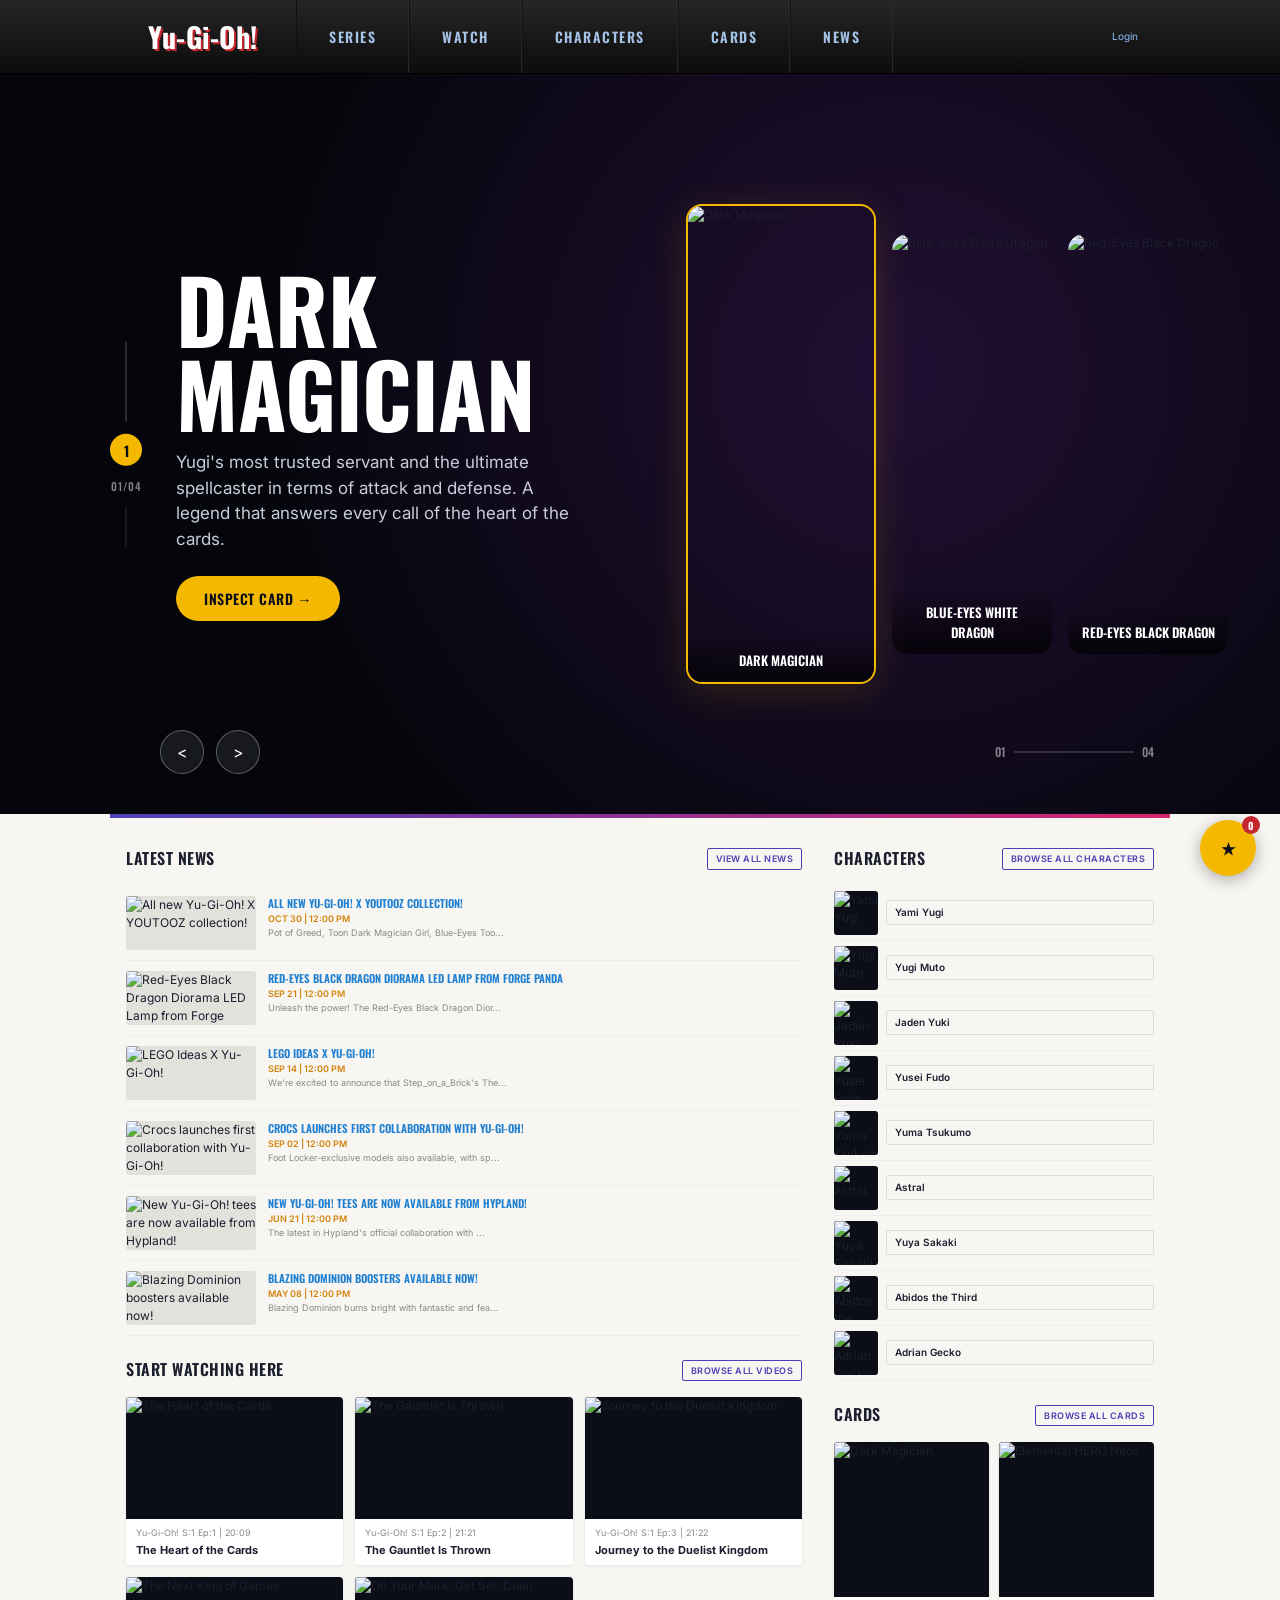
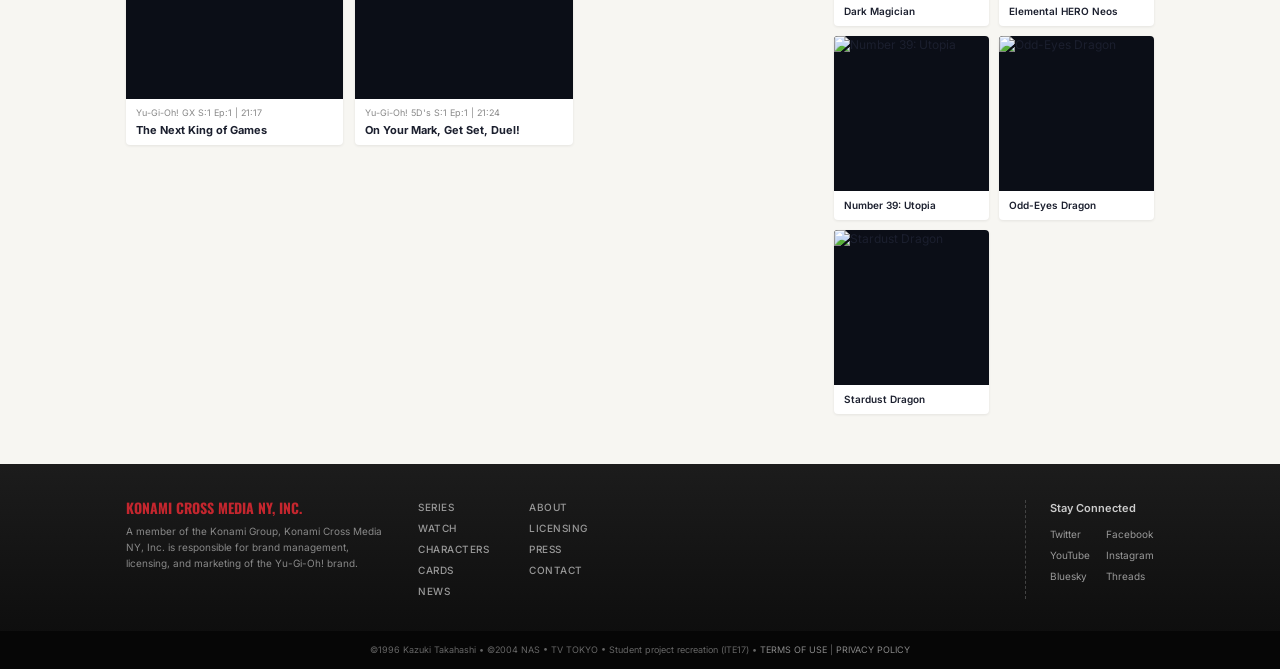
==== index.html @ 691a683e "Add files via upload" ====
<!doctype html>
<html lang="en">
  <!--
  =============================================================================
  WHERE TO PUT IMAGES FOR THE HOMEPAGE:
  1. Logo: assets/images/logo/yugioh-logo.png
  2. Hero Background Art: assets/images/hero/hero-01.jpg ... hero-04.jpg (1920x1080)
  3. Hero Preview Cards: assets/images/cards/dark-magician.jpg, etc.
  4. News Row Thumbnails: assets/images/news/
  5. Episode Thumbnails: assets/images/episodes/
  6. Character Thumbnails: assets/images/characters/
  Check README.md or the WHERE_TO_PUT_IMAGES.txt files in each folder!
  =============================================================================
-->
  <head>
    <meta charset="UTF-8" />
    <meta name="viewport" content="width=device-width, initial-scale=1.0" />
    <title>Yu-Gi-Oh! Official Site Recreation</title>
    <link
      rel="icon"
      type="image/png"
      href="assets/images/logo/favicon.png"
      onerror="this.href = 'assets/images/ui/placeholder.svg'"
    />
    <!-- Bootstrap 5.3.x CDN -->
    <link
      rel="stylesheet"
      href="https://cdn.jsdelivr.net/npm/bootstrap@5.3.3/dist/css/bootstrap.min.css"
    />
    <!-- Custom Styling -->
    <link rel="stylesheet" href="css/style.css" />
  </head>
  <body>
    <!-- ===== 1. NAVIGATION BAR ===== -->
    <header class="ygo-nav">
      <div class="ygo-nav-container">
        <a href="index.html" class="ygo-logo" aria-label="Yu-Gi-Oh! Home">
          <img
            src="assets/images/logo/yugioh-logo.png"
            alt="Yu-Gi-Oh!"
            class="ygo-logo-img"
            onerror="
              this.style.display = 'none';
              this.nextElementSibling.style.display = 'block';
            "
          />
          <span class="ygo-logo-text" style="display: none">Yu-Gi-Oh!</span>
        </a>

        <ul class="ygo-nav-links">
          <li class="ygo-nav-item">
            <a href="series.html" class="ygo-nav-link">SERIES</a>
          </li>
          <li class="ygo-nav-item">
            <a href="watch.html" class="ygo-nav-link">WATCH</a>
          </li>
          <li class="ygo-nav-item">
            <a href="characters.html" class="ygo-nav-link">CHARACTERS</a>
          </li>
          <li class="ygo-nav-item">
            <a href="cards.html" class="ygo-nav-link">CARDS</a>
          </li>
          <li class="ygo-nav-item">
            <a href="news.html" class="ygo-nav-link">NEWS</a>
          </li>
        </ul>

        <div class="ygo-login-link">
          <a href="#" data-bs-toggle="modal" data-bs-target="#loginModal"
            >Login</a
          >
        </div>

        <button
          type="button"
          class="ygo-nav-toggler"
          data-bs-toggle="offcanvas"
          data-bs-target="#mobileMenu"
          aria-controls="mobileMenu"
          aria-label="Toggle navigation"
        >
          &#9776;
        </button>
      </div>
    </header>

    <!-- ===== 2. HERO CAROUSEL (Split-Screen Custom Upgrade) ===== -->
    <section class="home-hero" aria-label="Featured Cards Carousel">
      <div class="home-hero-inner">
        <!-- Left Vertical Progress Rail -->
        <div class="hero-rail" aria-hidden="true">
          <div class="hero-rail-badge">
            <span class="hero-rail-badge-num roll-in">1</span>
          </div>
          <div class="hero-rail-counter">01/04</div>
        </div>

        <!-- Left Content Column -->
        <div class="hero-text-col">
          <h1 class="hero-title show">Dark Magician</h1>
          <p class="hero-summary show">
            Yugi's most trusted servant and the ultimate spellcaster in terms of
            attack and defense. A legend that answers every call of the heart of
            the cards.
          </p>
          <a href="cards.html#card=dark-magician" class="hero-inspect-btn show">
            Inspect Card &rarr;
          </a>
        </div>

        <!-- Right 3-Card Preview Strip -->
        <div class="hero-preview-strip" aria-label="Preview cards">
          <!-- Active Card (larger with gold border) -->
          <div
            class="hero-preview-card hero-preview-active"
            data-slide-target="0"
          >
            <img
              src="assets/images/cards/dark-magician.jpg"
              alt="Dark Magician"
              width="190"
              height="480"
              onerror="
                this.onerror = null;
                this.src = 'assets/images/ui/placeholder.svg';
                this.classList.add('is-placeholder');
              "
            />
            <div class="preview-label">Dark Magician</div>
          </div>
          <!-- Card 2 -->
          <div class="hero-preview-card" data-slide-target="1">
            <img
              src="assets/images/cards/blue-eyes-white-dragon.jpg"
              alt="Blue-Eyes White Dragon"
              width="160"
              height="420"
              onerror="
                this.onerror = null;
                this.src = 'assets/images/ui/placeholder.svg';
                this.classList.add('is-placeholder');
              "
            />
            <div class="preview-label">Blue-Eyes White Dragon</div>
          </div>
          <!-- Card 3 -->
          <div class="hero-preview-card" data-slide-target="2">
            <img
              src="assets/images/cards/red-eyes-black-dragon.jpg"
              alt="Red-Eyes Black Dragon"
              width="160"
              height="420"
              onerror="
                this.onerror = null;
                this.src = 'assets/images/ui/placeholder.svg';
                this.classList.add('is-placeholder');
              "
            />
            <div class="preview-label">Red-Eyes Black Dragon</div>
          </div>
        </div>

        <!-- Bottom Controls -->
        <div class="hero-bottom-controls">
          <div class="hero-arrows">
            <button
              type="button"
              class="frosted-btn hero-prev-btn"
              aria-label="Previous slide"
            >
              &lt;
            </button>
            <button
              type="button"
              class="frosted-btn hero-next-btn"
              aria-label="Next slide"
            >
              &gt;
            </button>
          </div>

          <div class="hero-progress-bar">
            <span>01</span>
            <div class="hero-progress-track">
              <div class="hero-progress-fill animate"></div>
            </div>
            <span>04</span>
          </div>
        </div>
      </div>
    </section>

    <!-- ===== 3. GRADIENT RULE ===== -->
    <div class="gradient-rule" role="separator"></div>

    <!-- ===== 4. MAIN CONTENT AREA (Original Layout) ===== -->
    <main class="content-area">
      <div class="content-area-inner">
        <div class="home-content">
          <!-- Left Column (566px) -->
          <div class="home-left">
            <!-- Latest News -->
            <div class="section-header">
              <h2 class="section-header-title">Latest News</h2>
              <a href="news.html" class="section-header-btn">VIEW ALL NEWS</a>
            </div>
            <div class="home-news-list mb-4" id="homeNewsList">
              <!-- Rendered by JS from data.js -->
            </div>

            <!-- Start Watching Here -->
            <div class="section-header mt-4">
              <h2 class="section-header-title">Start Watching Here</h2>
              <a href="watch.html" class="section-header-btn"
                >BROWSE ALL VIDEOS</a
              >
            </div>
            <div class="home-episodes-grid" id="homeEpisodesGrid">
              <!-- Rendered by JS from data.js -->
            </div>
          </div>

          <!-- Right Column (270px) -->
          <div class="home-right">
            <!-- Characters -->
            <div class="section-header">
              <h2 class="section-header-title">Characters</h2>
              <a href="characters.html" class="section-header-btn"
                >BROWSE ALL CHARACTERS</a
              >
            </div>
            <div class="home-chars-list mb-4" id="homeCharsList">
              <!-- Rendered by JS from data.js -->
            </div>

            <!-- Cards -->
            <div class="section-header mt-4">
              <h2 class="section-header-title">Cards</h2>
              <a href="cards.html" class="section-header-btn"
                >BROWSE ALL CARDS</a
              >
            </div>
            <div class="home-cards-grid" id="homeCardsGrid">
              <!-- Rendered by JS from data.js -->
            </div>
          </div>
        </div>
      </div>
    </main>

    <!-- ===== 5. FOOTER ===== -->
    <footer class="ygo-footer">
      <div class="ygo-footer-inner">
        <div class="ygo-footer-brand">
          <h3 class="ygo-footer-brand-title">KONAMI CROSS MEDIA NY, INC.</h3>
          <p class="ygo-footer-brand-desc">
            A member of the Konami Group, Konami Cross Media NY, Inc. is
            responsible for brand management, licensing, and marketing of the
            Yu-Gi-Oh! brand.
          </p>
        </div>

        <div class="ygo-footer-links">
          <div class="ygo-footer-col">
            <a href="series.html" class="ygo-footer-link">SERIES</a>
            <a href="watch.html" class="ygo-footer-link">WATCH</a>
            <a href="characters.html" class="ygo-footer-link">CHARACTERS</a>
            <a href="cards.html" class="ygo-footer-link">CARDS</a>
            <a href="news.html" class="ygo-footer-link">NEWS</a>
          </div>
          <div class="ygo-footer-col">
            <a href="#" class="ygo-footer-link">ABOUT</a>
            <a href="#" class="ygo-footer-link">LICENSING</a>
            <a href="#" class="ygo-footer-link">PRESS</a>
            <a href="#" class="ygo-footer-link">CONTACT</a>
          </div>
        </div>

        <div class="ygo-footer-social">
          <div class="ygo-footer-social-title">Stay Connected</div>
          <div class="ygo-footer-social-grid">
            <a href="#" class="ygo-footer-social-link">Twitter</a>
            <a href="#" class="ygo-footer-social-link">Facebook</a>
            <a href="#" class="ygo-footer-social-link">YouTube</a>
            <a href="#" class="ygo-footer-social-link">Instagram</a>
            <a href="#" class="ygo-footer-social-link">Bluesky</a>
            <a href="#" class="ygo-footer-social-link">Threads</a>
          </div>
        </div>
      </div>

      <div class="ygo-footer-bottom">
        <div class="ygo-footer-bottom-inner text-center">
          <div>
            &copy;1996 Kazuki Takahashi &bull; &copy;2004 NAS &bull; TV TOKYO
            &bull; Student project recreation (ITE17) &bull;
            <a href="#">TERMS OF USE</a> | <a href="#">PRIVACY POLICY</a>
          </div>
        </div>
      </div>
    </footer>

    <!-- ===== 6. FLOATING MY DECK BADGE BUTTON ===== -->
    <button type="button" class="deck-badge" aria-label="Open My Deck drawer">
      <span>&#9733;</span>
      <span class="deck-badge-count">0</span>
    </button>

    <!-- ===== 7. OFFCANVAS DRAWERS & MODALS ===== -->
    <!-- Mobile Navigation Offcanvas -->
    <div
      class="offcanvas offcanvas-end mobile-menu"
      tabindex="-1"
      id="mobileMenu"
      aria-labelledby="mobileMenuLabel"
    >
      <div class="offcanvas-header">
        <h5 class="offcanvas-title" id="mobileMenuLabel">Navigation</h5>
        <button
          type="button"
          class="btn-close btn-close-white"
          data-bs-dismiss="offcanvas"
          aria-label="Close"
        ></button>
      </div>
      <div class="offcanvas-body">
        <a href="series.html" class="mobile-menu-link">SERIES</a>
        <a href="watch.html" class="mobile-menu-link">WATCH</a>
        <a href="characters.html" class="mobile-menu-link">CHARACTERS</a>
        <a href="cards.html" class="mobile-menu-link">CARDS</a>
        <a href="news.html" class="mobile-menu-link">NEWS</a>
      </div>
    </div>

    <!-- My Deck Offcanvas -->
    <div
      class="offcanvas offcanvas-end deck-offcanvas"
      tabindex="-1"
      id="deckOffcanvas"
      aria-labelledby="deckOffcanvasLabel"
    >
      <div class="offcanvas-header">
        <h5 class="offcanvas-title" id="deckOffcanvasLabel">
          My Deck (<span class="deck-badge-count">0</span>)
        </h5>
        <button
          type="button"
          class="btn-close btn-close-white"
          data-bs-dismiss="offcanvas"
          aria-label="Close"
        ></button>
      </div>
      <div class="offcanvas-body">
        <ul class="deck-list" id="deckList">
          <!-- Rendered by JS -->
        </ul>
        <button type="button" class="deck-clear-btn" id="clearDeckBtn">
          Clear Deck
        </button>
      </div>
    </div>

    <!-- Login Modal -->
    <div
      class="modal fade login-modal"
      id="loginModal"
      tabindex="-1"
      aria-labelledby="loginModalLabel"
      aria-hidden="true"
    >
      <div class="modal-dialog modal-dialog-centered">
        <div class="modal-content">
          <div class="modal-header">
            <h5 class="modal-title" id="loginModalLabel">Duelist Login</h5>
            <button
              type="button"
              class="btn-close"
              data-bs-dismiss="modal"
              aria-label="Close"
            ></button>
          </div>
          <div class="modal-body">
            <form id="loginForm">
              <div class="login-form-group">
                <label for="loginUsername">Duelist Name</label>
                <input
                  type="text"
                  id="loginUsername"
                  placeholder="Enter your name"
                  required
                />
              </div>
              <div class="login-form-group">
                <label for="loginPass">Password</label>
                <input
                  type="password"
                  id="loginPass"
                  placeholder="••••••••"
                  required
                />
              </div>
              <button type="submit" class="login-submit-btn">
                Enter Duel World
              </button>
            </form>
          </div>
        </div>
      </div>
    </div>

    <!-- Episode Player Modal -->
    <div
      class="modal fade episode-modal"
      id="episodePlayerModal"
      tabindex="-1"
      aria-labelledby="episodePlayerLabel"
      aria-hidden="true"
    >
      <div class="modal-dialog modal-dialog-centered modal-lg">
        <div class="modal-content">
          <div class="modal-header">
            <h5 class="modal-title" id="episodePlayerLabel">Episode Player</h5>
            <button
              type="button"
              class="btn-close"
              data-bs-dismiss="modal"
              aria-label="Close"
            ></button>
          </div>
          <div class="modal-body">
            <div class="episode-player-area">
              <img
                src="assets/images/ui/placeholder.svg"
                alt="Episode Preview"
                class="episode-player-poster"
              />
              <button
                type="button"
                class="episode-player-play-btn"
                aria-label="Play Episode"
              >
                &#9658;
              </button>
            </div>
            <div class="episode-modal-info">
              <!-- Rendered by JS -->
            </div>
          </div>
        </div>
      </div>
    </div>

    <!-- Toast Container -->
    <div
      id="toastContainer"
      class="toast-container position-fixed bottom-0 end-0 p-3"
    ></div>

    <!-- Bootstrap 5 Bundle JS (CDN) -->
    <script src="https://cdn.jsdelivr.net/npm/bootstrap@5.3.3/dist/js/bootstrap.bundle.min.js"></script>
    <!-- Data & Script -->
    <script src="js/data.js"></script>
    <script src="js/script.js"></script>
  </body>
</html>
---- css/style.css ----
/* =========================================================================
 * style.css — Yu-Gi-Oh! Website Recreation
 * ITE17 – Web Application Development 1 | Final Project
 * =========================================================================
 * Table of Contents:
 *  0. Imports & Custom Properties
 *  1. Reset & Base
 *  2. Typography
 *  3. Navigation Bar
 *  4. Home Hero Carousel
 *  5. Item Hero (Cards & Characters)
 *  6. Portrait Card (Signature component)
 *  7. Gradient Rule
 *  8. Section Headers
 *  9. Gray Band & Content Area
 * 10. White Tiles (Original-style)
 * 11. Filter Bar
 * 12. Pagination
 * 13. Home Content Layout
 * 14. Series Page
 * 15. Watch Page
 * 16. News Page
 * 17. Detail Panels (Cards & Characters)
 * 18. Footer
 * 19. Modals & Offcanvas
 * 20. My Deck Badge & Toast
 * 21. Frosted / Glassmorphism Buttons
 * 22. Animations & Keyframes
 * 23. Page Transitions
 * 24. Responsive Breakpoints
 * 25. Reduced Motion
 * ========================================================================= */

/* ===== 0. IMPORTS & CUSTOM PROPERTIES ===== */
@import url('https://fonts.googleapis.com/css2?family=Inter:wght@400;500;700&family=Oswald:wght@500;600;700&display=swap');

:root {
  /* -- Colors -- */
  --ink: #0b0e17;
  --hero-dark: #04060b;
  --nav-top: #262626;
  --nav-bottom: #0c0c0c;
  --nav-link: #8fc1ff;
  --gold: #f5b800;
  --gold-deep: #8a6200;
  --paper: #f7f6f2;
  --band: #e3e1dc;
  --card-bg: #ffffff;
  --navy: #1b1f2e;
  --link-blue: #1f7fd0;
  --rule-from: #4a3fb5;
  --rule-to: #d6246e;
  --konami-red: #c4262e;
  --promo-pink: #f0409b;

  /* -- Animation -- */
  --ease-out: cubic-bezier(.2, .8, .2, 1);
  --t-fast: 150ms;
  --t-base: 250ms;
  --t-slow: 700ms;

  /* -- Layout & Screen Ratio (Adjust manually or via Screen Fit bar) -- */
  --container-w: 1200px;
  --nav-h: 74px;
}

@media (min-width: 1600px) {
  :root {
    --container-w: 1320px;
  }
}

@media (max-width: 1280px) and (min-width: 993px) {
  :root {
    --container-w: 1060px;
  }
}

@media (max-width: 992px) {
  :root {
    --container-w: 100%;
  }
}

/* ===== 1. RESET & BASE ===== */
*,
*::before,
*::after {
  box-sizing: border-box;
}

html {
  scroll-behavior: smooth;
  overflow-x: hidden;
  width: 100%;
  max-width: 100%;
}

body {
  zoom: 100%;
  margin: 0;
  padding: 0;
  font-family: 'Inter', 'Segoe UI', system-ui, -apple-system, sans-serif;
  font-size: 12px;
  line-height: 1.5;
  color: var(--navy);
  background: var(--paper);
  -webkit-font-smoothing: antialiased;
  -moz-osx-font-smoothing: grayscale;
  overflow-x: hidden;
  width: 100%;
  max-width: 100%;
  position: relative;
}

img {
  max-width: 100%;
  height: auto;
  display: block;
}

a {
  color: var(--link-blue);
  text-decoration: none;
  transition: color var(--t-fast) ease;
}

a:hover {
  color: var(--gold-deep);
}

button {
  cursor: pointer;
  border: none;
  background: none;
  font-family: inherit;
  padding: 0;
}

/* Utility: visually hidden */
.visually-hidden {
  position: absolute !important;
  width: 1px !important;
  height: 1px !important;
  padding: 0 !important;
  margin: -1px !important;
  overflow: hidden !important;
  clip: rect(0, 0, 0, 0) !important;
  white-space: nowrap !important;
  border: 0 !important;
}

/* Focus visible */
*:focus-visible {
  outline: 2px solid var(--gold);
  outline-offset: 3px;
}

/* ===== 2. TYPOGRAPHY ===== */
.font-oswald {
  font-family: 'Oswald', 'Arial Narrow', sans-serif;
}

h1, h2, h3, h4, h5, h6,
.heading {
  font-family: 'Oswald', 'Arial Narrow', sans-serif;
  font-weight: 700;
  text-transform: uppercase;
  line-height: 1.1;
  margin: 0;
}

/* ===== 3. NAVIGATION BAR ===== */
.ygo-nav {
  width: 100%;
  height: var(--nav-h);
  background: linear-gradient(to bottom, var(--nav-top), var(--nav-bottom));
  border-bottom: 1px solid #000;
  position: relative;
  z-index: 1030;
}

.ygo-nav .navbar {
  height: 100%;
  padding: 0;
}

.ygo-nav-container {
  max-width: var(--container-w);
  width: 100%;
  margin: 0 auto;
  display: flex;
  align-items: stretch;
  height: 100%;
  padding: 0 16px;
}

/* Logo */
.ygo-logo {
  width: 170px;
  display: flex;
  align-items: center;
  justify-content: center;
  flex-shrink: 0;
  text-decoration: none;
  padding: 0 16px 0 0;
}

.ygo-logo-text {
  font-family: 'Oswald', sans-serif;
  font-weight: 700;
  font-size: 28px;
  color: #fff;
  text-shadow: 2px 2px 0 var(--konami-red);
  text-decoration: none;
  letter-spacing: 0.5px;
  white-space: nowrap;
}

.ygo-logo-img {
  max-height: 52px;
  width: auto;
  object-fit: contain;
}

/* Nav links */
.ygo-nav-links {
  display: flex;
  align-items: stretch;
  list-style: none;
  margin: 0;
  padding: 0;
  height: 100%;
}

.ygo-nav-item {
  display: flex;
  align-items: stretch;
  height: 100%;
}

.ygo-nav-link {
  display: flex;
  align-items: center;
  padding: 0 32px;
  font-family: 'Oswald', sans-serif;
  font-weight: 600;
  font-size: 14px;
  letter-spacing: 1.5px;
  text-transform: uppercase;
  color: #a3c2e6;
  text-decoration: none;
  border-left: 1px solid #111;
  border-right: 1px solid #282828;
  transition: color var(--t-fast) ease, background-color var(--t-fast) ease;
  white-space: nowrap;
}

.ygo-nav-link:hover,
.ygo-nav-link:focus {
  color: #fff;
  background: rgba(255, 255, 255, 0.04);
}

.ygo-nav-link[aria-current="page"] {
  background: linear-gradient(to bottom, #030303, #181818);
  color: #fff;
  box-shadow: inset 0 2px 6px rgba(0, 0, 0, 0.8);
}

/* Login link */
.ygo-login-link {
  display: flex;
  align-items: center;
  margin-left: auto;
  padding: 0 16px;
  font-family: 'Inter', sans-serif;
  font-size: 10px;
  color: var(--nav-link);
  text-decoration: none;
  transition: color var(--t-fast) ease;
}

.ygo-login-link:hover {
  color: #fff;
}

.ygo-greeting {
  color: var(--gold);
  font-size: 10px;
  margin-right: 8px;
}

/* Mobile hamburger */
.ygo-nav-toggler {
  display: none;
  align-items: center;
  justify-content: center;
  width: 44px;
  height: var(--nav-h);
  margin-left: auto;
  color: #fff;
  font-size: 20px;
  background: none;
  border: none;
}

/* ===== 4. HOME HERO CAROUSEL ===== */
.home-hero {
  position: relative;
  min-height: 740px;
  background: radial-gradient(circle at 70% 40%, hsl(270 55% 13%), var(--hero-dark) 65%);
  overflow: hidden;
  transition: background var(--t-slow) ease;
}

.home-hero-inner {
  max-width: var(--container-w);
  margin: 0 auto;
  display: flex;
  align-items: center;
  min-height: 740px;
  position: relative;
  padding: 0 16px;
}

/* Left progress rail */
.hero-rail {
  position: absolute;
  left: 0;
  top: 50%;
  transform: translateY(-50%);
  display: flex;
  flex-direction: column;
  align-items: center;
  gap: 12px;
  z-index: 10;
}

.hero-rail::before {
  content: '';
  width: 2px;
  height: 80px;
  background: rgba(255, 255, 255, .15);
}

.hero-rail-badge {
  width: 32px;
  height: 32px;
  border-radius: 50%;
  background: var(--gold);
  color: var(--ink);
  font-family: 'Oswald', sans-serif;
  font-weight: 700;
  font-size: 14px;
  display: flex;
  align-items: center;
  justify-content: center;
  overflow: hidden;
}

.hero-rail-badge-num {
  display: block;
  transition: transform 300ms var(--ease-out);
}

.hero-rail-badge-num.roll-out {
  transform: translateY(-100%);
  opacity: 0;
}

.hero-rail-badge-num.roll-in {
  animation: rollIn 300ms var(--ease-out) forwards;
}

.hero-rail-counter {
  font-family: 'Oswald', sans-serif;
  font-weight: 500;
  font-size: 11px;
  color: rgba(255, 255, 255, .5);
  letter-spacing: 1px;
  transition: opacity var(--t-fast) ease;
}

.hero-rail::after {
  content: '';
  width: 2px;
  height: 40px;
  background: rgba(255, 255, 255, .08);
}

/* Hero text column */
.hero-text-col {
  flex: 0 0 auto;
  max-width: 520px;
  padding-left: 50px;
  z-index: 5;
}

.hero-title {
  font-family: 'Oswald', sans-serif;
  font-weight: 700;
  font-size: 88px;
  line-height: .95;
  color: #fff;
  text-transform: uppercase;
  margin-bottom: 16px;
  opacity: 0;
  transform: translateY(16px);
  transition: opacity 450ms var(--ease-out), transform 450ms var(--ease-out);
}

.hero-title.show {
  opacity: 1;
  transform: translateY(0);
}

.hero-summary {
  font-size: 17px;
  color: #c9cddb;
  line-height: 1.5;
  margin-bottom: 24px;
  max-width: 400px;
  opacity: 0;
  transform: translateY(16px);
  transition: opacity 450ms var(--ease-out) 80ms, transform 450ms var(--ease-out) 80ms;
}

.hero-summary.show {
  opacity: 1;
  transform: translateY(0);
}

.hero-inspect-btn {
  display: inline-flex;
  align-items: center;
  gap: 8px;
  padding: 12px 28px;
  background: var(--gold);
  color: var(--ink);
  font-family: 'Oswald', sans-serif;
  font-weight: 600;
  font-size: 14px;
  text-transform: uppercase;
  letter-spacing: .5px;
  border-radius: 24px;
  border: none;
  text-decoration: none;
  transition: transform var(--t-fast) ease, box-shadow var(--t-fast) ease, background-color var(--t-fast) ease;
  opacity: 0;
  transform: translateY(16px);
}

.hero-inspect-btn.show {
  opacity: 1;
  transform: translateY(0);
  transition: opacity 450ms var(--ease-out) 160ms, transform 450ms var(--ease-out) 160ms,
              box-shadow var(--t-fast) ease, background-color var(--t-fast) ease;
}

.hero-inspect-btn:hover {
  background-color: #ffd54f;
  box-shadow: 0 4px 16px rgba(245, 184, 0, .3);
  transform: translateY(-2px);
}

/* Hero preview strip */
.hero-preview-strip {
  flex: 1;
  display: flex;
  align-items: center;
  justify-content: center;
  gap: 16px;
  padding-left: 40px;
  z-index: 5;
  min-height: 480px;
}

.hero-preview-card {
  position: relative;
  width: 160px;
  height: 420px;
  border-radius: 16px;
  overflow: hidden;
  flex-shrink: 0;
  transition: width 600ms var(--ease-out), height 600ms var(--ease-out),
              opacity 400ms ease, transform 400ms ease;
  cursor: pointer;
}

.hero-preview-card img {
  width: 100%;
  height: 100%;
  object-fit: cover;
}

.hero-preview-card.is-placeholder img {
  object-fit: contain;
  background: var(--ink);
}

.hero-preview-active {
  width: 190px;
  height: 480px;
  border: 2px solid var(--gold);
  box-shadow: 0 8px 40px rgba(245, 184, 0, .15);
}

.hero-preview-card .preview-label {
  position: absolute;
  bottom: 0;
  left: 0;
  right: 0;
  padding: 16px 12px 12px;
  background: linear-gradient(transparent, rgba(0, 0, 0, .7));
  font-family: 'Oswald', sans-serif;
  font-weight: 600;
  font-size: 13px;
  color: #fff;
  text-align: center;
  text-transform: uppercase;
}

.hero-preview-leaving {
  transform: translateX(-40px);
  opacity: 0;
}

.hero-preview-entering {
  animation: slideInRight 500ms var(--ease-out) forwards;
}

/* Hero bottom controls */
.hero-bottom-controls {
  position: absolute;
  bottom: 40px;
  left: 50px;
  right: 16px;
  display: flex;
  align-items: center;
  justify-content: space-between;
  max-width: calc(var(--container-w) - 66px);
  z-index: 10;
}

.hero-arrows {
  display: flex;
  gap: 12px;
}

/* Hero progress bar (bottom right) */
.hero-progress-bar {
  display: flex;
  align-items: center;
  gap: 8px;
  font-family: 'Oswald', sans-serif;
  font-weight: 500;
  font-size: 12px;
  color: rgba(255, 255, 255, .5);
}

.hero-progress-track {
  width: 120px;
  height: 2px;
  background: rgba(255, 255, 255, .15);
  border-radius: 1px;
  position: relative;
  overflow: hidden;
}

.hero-progress-fill {
  position: absolute;
  left: 0;
  top: 0;
  height: 100%;
  background: var(--gold);
  border-radius: 1px;
  width: 0%;
  transition: none;
}

.hero-progress-fill.animate {
  width: 100%;
  transition: width 4500ms linear;
}

.hero-progress-fill.paused {
  transition: none;
}

/* ===== 5. ITEM HERO (Cards & Characters pages) ===== */
.item-hero {
  position: relative;
  background: radial-gradient(circle at 70% 40%, hsl(270 55% 13%), var(--hero-dark) 65%);
  padding: 40px 0 50px;
  overflow: hidden;
  transition: background var(--t-slow) ease;
}

.item-hero-inner {
  max-width: var(--container-w);
  margin: 0 auto;
  padding: 0 16px;
}

/* Back button at top of hero */
.back-pill-hero {
  display: inline-flex;
  align-items: center;
  gap: 6px;
  padding: 6px 16px;
  font-family: 'Inter', sans-serif;
  font-weight: 600;
  font-size: 11px;
  color: #fff;
  background: rgba(255, 255, 255, .08);
  border: 1px solid rgba(255, 255, 255, .3);
  border-radius: 20px;
  backdrop-filter: blur(8px);
  -webkit-backdrop-filter: blur(8px);
  margin-bottom: 20px;
  text-decoration: none;
  transition: background-color var(--t-fast) ease, transform var(--t-fast) ease;
  cursor: pointer;
}

.back-pill-hero:hover {
  background: rgba(255, 255, 255, .15);
  color: #fff;
}

/* Series filter pills (characters page) */
.series-pills {
  display: flex;
  flex-wrap: wrap;
  gap: 8px;
  margin-bottom: 20px;
}

.series-pill {
  padding: 5px 16px;
  font-family: 'Oswald', sans-serif;
  font-weight: 500;
  font-size: 11px;
  letter-spacing: .5px;
  text-transform: uppercase;
  color: rgba(255, 255, 255, .6);
  border: 1px solid rgba(255, 255, 255, .2);
  border-radius: 20px;
  background: transparent;
  transition: background-color var(--t-fast) ease, color var(--t-fast) ease,
              border-color var(--t-fast) ease;
  cursor: pointer;
  text-decoration: none;
}

.series-pill:hover,
.series-pill.active {
  background: var(--gold);
  color: var(--ink);
  border-color: var(--gold);
}

/* Search bar above hero (cards page) */
.hero-search-bar {
  position: relative;
  margin-bottom: 16px;
}

.hero-search-input {
  width: 100%;
  max-width: 300px;
  padding: 8px 16px 8px 36px;
  font-family: 'Inter', sans-serif;
  font-size: 12px;
  color: #fff;
  background: rgba(255, 255, 255, .08);
  border: 1px solid rgba(255, 255, 255, .2);
  border-radius: 20px;
  outline: none;
  transition: border-color var(--t-fast) ease, background-color var(--t-fast) ease;
}

.hero-search-input::placeholder {
  color: rgba(255, 255, 255, .4);
}

.hero-search-input:focus {
  border-color: var(--gold);
  background: rgba(255, 255, 255, .12);
}

.hero-search-icon {
  position: absolute;
  left: 12px;
  top: 50%;
  transform: translateY(-50%);
  color: rgba(255, 255, 255, .4);
  font-size: 14px;
  pointer-events: none;
}

/* Item hero layout: card on left, text on right */
.item-hero-row {
  display: flex;
  align-items: flex-start;
  gap: 40px;
}

.item-hero-card-col {
  flex: 0 0 auto;
  position: relative;
}

.item-hero-text-col {
  flex: 1;
  display: flex;
  flex-direction: column;
  justify-content: center;
  padding-top: 40px;
}

.item-hero-tag {
  font-family: 'Oswald', sans-serif;
  font-weight: 600;
  font-size: 13px;
  letter-spacing: 2px;
  text-transform: uppercase;
  color: var(--gold);
  margin-bottom: 8px;
  opacity: 0;
  transform: translateY(12px);
  transition: opacity 300ms var(--ease-out), transform 300ms var(--ease-out);
}

.item-hero-tag.show {
  opacity: 1;
  transform: translateY(0);
}

.item-hero-title {
  font-family: 'Oswald', sans-serif;
  font-weight: 700;
  font-size: 72px;
  line-height: .95;
  color: #fff;
  text-transform: uppercase;
  margin-bottom: 16px;
  opacity: 0;
  transform: translateY(12px);
  transition: opacity 300ms var(--ease-out) 80ms, transform 300ms var(--ease-out) 80ms;
}

.item-hero-title.show {
  opacity: 1;
  transform: translateY(0);
}

.item-hero-desc {
  font-size: 16px;
  color: #c9cddb;
  line-height: 1.5;
  margin-bottom: 24px;
  max-width: 400px;
  opacity: 0;
  transform: translateY(12px);
  transition: opacity 300ms var(--ease-out) 160ms, transform 300ms var(--ease-out) 160ms;
}

.item-hero-desc.show {
  opacity: 1;
  transform: translateY(0);
}

.item-hero-btn {
  display: inline-flex;
  align-items: center;
  gap: 8px;
  padding: 12px 28px;
  background: var(--gold);
  color: var(--ink);
  font-family: 'Oswald', sans-serif;
  font-weight: 600;
  font-size: 14px;
  text-transform: uppercase;
  letter-spacing: .5px;
  border-radius: 24px;
  border: none;
  text-decoration: none;
  transition: transform var(--t-fast) ease, box-shadow var(--t-fast) ease,
              background-color var(--t-fast) ease;
  cursor: pointer;
}

.item-hero-btn:hover {
  background-color: #ffd54f;
  box-shadow: 0 4px 16px rgba(245, 184, 0, .3);
  transform: translateY(-2px);
  color: var(--ink);
}

/* Item hero controls (arrows, dots, progress) */
.item-hero-controls {
  display: flex;
  align-items: center;
  justify-content: space-between;
  margin-top: 30px;
  padding: 0;
}

.item-hero-arrows {
  display: flex;
  gap: 10px;
}

.item-hero-dots {
  display: flex;
  align-items: center;
  gap: 6px;
  margin-left: 16px;
  max-width: 280px;
  overflow-x: auto;
  scrollbar-width: none;
  -ms-overflow-style: none;
  padding: 4px 2px;
}

.item-hero-dots::-webkit-scrollbar {
  display: none;
}

.item-dot {
  flex-shrink: 0;
  width: 10px;
  height: 10px;
  border-radius: 50%;
  background: rgba(255, 255, 255, .3);
  border: none;
  padding: 0;
  cursor: pointer;
  transition: width var(--t-base) var(--ease-out), background-color var(--t-base) ease,
              border-radius var(--t-base) var(--ease-out);
}

.item-dot.active {
  width: 36px;
  height: 8px;
  border-radius: 4px;
  background: var(--gold);
}

.item-hero-progress {
  display: flex;
  align-items: center;
  gap: 8px;
  margin-left: auto;
  font-family: 'Oswald', sans-serif;
  font-weight: 500;
  font-size: 12px;
  color: rgba(255, 255, 255, .5);
}

.item-progress-track {
  width: 100px;
  height: 2px;
  background: rgba(255, 255, 255, .15);
  border-radius: 1px;
  position: relative;
  overflow: hidden;
}

.item-progress-fill {
  position: absolute;
  left: 0;
  top: 0;
  height: 100%;
  background: var(--gold);
  border-radius: 1px;
  transition: width 400ms var(--ease-out);
}

/* ===== 6. PORTRAIT CARD (Signature component) ===== */
.portrait-card {
  position: relative;
  display: flex;
  flex-direction: column;
}

/* External header ABOVE the image */
.portrait-card-header {
  display: flex;
  align-items: center;
  justify-content: space-between;
  margin-bottom: 6px;
  padding: 0 4px;
}

.portrait-card-name {
  font-family: 'Oswald', sans-serif;
  font-weight: 600;
  font-size: 13px;
  color: #fff;
  text-transform: uppercase;
  letter-spacing: .5px;
  white-space: nowrap;
  overflow: hidden;
  text-overflow: ellipsis;
  max-width: 200px;
}

/* Level / rarity dots */
.level-dots {
  display: flex;
  gap: 3px;
  flex-shrink: 0;
}

.level-dot {
  width: 6px;
  height: 6px;
  border-radius: 50%;
  border: 1px solid var(--gold);
  background: transparent;
}

.level-dot.filled {
  background: var(--gold);
}

/* Image container */
.portrait-card-img-wrap {
  position: relative;
  border-radius: 16px;
  overflow: hidden;
  background: var(--ink);
}

.portrait-card-img-wrap img {
  width: 100%;
  height: 100%;
  object-fit: cover;
  transition: transform 400ms ease-out;
}

.portrait-card:hover .portrait-card-img-wrap img {
  transform: scale(1.06);
}

/* Hover caption gradient */
.portrait-card-caption {
  position: absolute;
  bottom: 0;
  left: 0;
  right: 0;
  padding: 24px 12px 12px;
  background: linear-gradient(transparent, rgba(0, 0, 0, .6));
  font-family: 'Inter', sans-serif;
  font-size: 11px;
  color: rgba(255, 255, 255, .8);
  opacity: 0;
  transition: opacity var(--t-base) ease;
}

.portrait-card:hover .portrait-card-caption {
  opacity: 1;
}

/* Save button (floating, top-right inside image) */
.save-btn {
  position: absolute;
  top: 10px;
  right: 10px;
  width: 36px;
  height: 36px;
  border-radius: 50%;
  background: #fff;
  border: none;
  display: flex;
  align-items: center;
  justify-content: center;
  font-size: 18px;
  color: var(--navy);
  cursor: pointer;
  z-index: 5;
  transition: transform var(--t-base) var(--ease-out);
  box-shadow: 0 2px 8px rgba(0, 0, 0, .2);
}

.save-btn:hover {
  transform: scale(1.1);
}

.save-btn.is-saved {
  background: var(--gold);
  color: var(--ink);
}

.save-btn-bounce {
  animation: btnBounce 250ms var(--ease-out);
}

/* Hero-sized portrait card */
.portrait-card-hero {
  width: 340px;
}

.portrait-card-hero .portrait-card-img-wrap {
  height: 480px;
}

/* Item hero entrance animation */
.portrait-card-hero.entering-left {
  animation: slideFromLeft 800ms var(--ease-out) forwards;
}

.portrait-card-hero.exiting {
  opacity: 0;
  transform: translateX(40px);
  transition: opacity 300ms ease, transform 300ms ease;
}

.portrait-card-hero.exiting-reverse {
  opacity: 0;
  transform: translateX(-40px);
  transition: opacity 300ms ease, transform 300ms ease;
}

/* ===== 7. GRADIENT RULE ===== */
.gradient-rule {
  width: 100%;
  max-width: var(--container-w);
  height: 4px;
  margin: 0 auto;
  background: linear-gradient(90deg, var(--rule-from), var(--rule-to));
  border: none;
}

/* ===== 8. SECTION HEADERS ===== */
.section-header {
  display: flex;
  align-items: center;
  justify-content: space-between;
  margin-bottom: 16px;
}

.section-header-title {
  font-family: 'Oswald', sans-serif;
  font-weight: 600;
  font-size: 16px;
  text-transform: uppercase;
  color: var(--navy);
  letter-spacing: .5px;
}

.section-header-title.light {
  color: #fff;
}

.section-header-btn {
  display: inline-block;
  padding: 3px 8px;
  font-family: 'Inter', sans-serif;
  font-weight: 600;
  font-size: 9px;
  letter-spacing: .5px;
  text-transform: uppercase;
  color: var(--rule-from);
  border: 1px solid var(--rule-from);
  border-radius: 2px;
  text-decoration: none;
  transition: background-color var(--t-fast) ease, color var(--t-fast) ease;
}

.section-header-btn:hover {
  background: var(--rule-from);
  color: #fff;
}

/* ===== 9. GRAY BAND & CONTENT AREA ===== */
.gray-band {
  background:
    repeating-linear-gradient(
      45deg,
      rgba(255, 255, 255, .3) 0 2px,
      transparent 2px 6px
    ),
    var(--band);
  padding: 24px 0 12px;
}

.gray-band-inner {
  max-width: var(--container-w);
  margin: 0 auto;
  padding: 0 16px;
}

.content-area {
  background: var(--paper);
  padding: 30px 0 50px;
}

.content-area-inner {
  max-width: var(--container-w);
  margin: 0 auto;
  padding: 0 16px;
}

/* ===== 10. WHITE TILES (Original-style browse grids) ===== */
/* Character tiles: 6 columns, white cards, 132px wide */
.tile-grid {
  display: grid;
  gap: 16px;
}

.tile-grid-6 {
  grid-template-columns: repeat(6, 1fr);
}

.tile-grid-4 {
  grid-template-columns: repeat(4, 1fr);
}

.tile-grid-3 {
  grid-template-columns: repeat(3, 1fr);
}

.white-tile {
  background: var(--card-bg);
  border-radius: 4px;
  box-shadow: 0 1px 3px rgba(0, 0, 0, .08);
  overflow: hidden;
  cursor: pointer;
  transition: transform var(--t-base) ease, box-shadow var(--t-base) ease;
}

.white-tile:hover {
  transform: translateY(-4px);
  box-shadow: 0 6px 16px rgba(0, 0, 0, .12);
}

/* Tile artwork */
.white-tile-img {
  width: 100%;
  aspect-ratio: 1 / 1;
  object-fit: cover;
  display: block;
  background: var(--ink);
}

.white-tile-img.char-portrait {
  aspect-ratio: 132 / 190;
}

.white-tile-img.episode-thumb {
  aspect-ratio: 16 / 9;
}

/* Tile text */
.white-tile-body {
  padding: 8px 10px;
}

.white-tile-name {
  font-family: 'Inter', sans-serif;
  font-weight: 600;
  font-size: 10px;
  color: var(--navy);
  line-height: 1.3;
  display: -webkit-box;
  -webkit-line-clamp: 2;
  -webkit-box-orient: vertical;
  overflow: hidden;
}

/* Episode tile meta */
.white-tile-meta {
  font-family: 'Inter', sans-serif;
  font-size: 9px;
  color: #888;
  margin-bottom: 4px;
  line-height: 1.3;
}

.white-tile-title {
  font-family: 'Inter', sans-serif;
  font-weight: 700;
  font-size: 11px;
  color: var(--navy);
  line-height: 1.3;
}

/* Episode save button in tile */
.white-tile-save {
  position: absolute;
  top: 8px;
  right: 8px;
  width: 28px;
  height: 28px;
  border-radius: 50%;
  background: rgba(255, 255, 255, .9);
  border: none;
  display: flex;
  align-items: center;
  justify-content: center;
  font-size: 14px;
  color: var(--navy);
  cursor: pointer;
  z-index: 3;
  transition: transform var(--t-base) ease;
}

.white-tile-save.is-saved {
  background: var(--gold);
  color: var(--ink);
}

/* Tile with active selection outline */
.white-tile.selected {
  outline: 3px solid var(--gold);
  outline-offset: -1px;
  transition: outline var(--t-base) ease;
}

/* ===== 11. FILTER BAR ===== */
.filter-bar {
  display: flex;
  align-items: stretch;
  background: linear-gradient(to bottom, #222, #0d0d0d);
  border-radius: 3px;
  overflow: hidden;
  margin-bottom: 20px;
}

.filter-item {
  position: relative;
  display: flex;
  align-items: center;
  padding: 8px 16px;
  font-family: 'Oswald', sans-serif;
  font-weight: 500;
  font-size: 10px;
  color: #aaa;
  text-transform: uppercase;
  letter-spacing: .5px;
  cursor: pointer;
  border-right: 1px solid #000;
  transition: color var(--t-fast) ease, background-color var(--t-fast) ease;
  white-space: nowrap;
  background: transparent;
  border-top: none;
  border-bottom: none;
  border-left: none;
}

.filter-item:last-of-type {
  border-right: none;
}

.filter-item:hover,
.filter-item.active {
  color: #fff;
  background: rgba(255, 255, 255, .08);
}

.filter-search {
  margin-left: auto;
  padding: 0 12px;
  display: flex;
  align-items: center;
}

.filter-search-input {
  width: 120px;
  padding: 5px 12px;
  font-family: 'Inter', sans-serif;
  font-size: 10px;
  color: #fff;
  background: #000;
  border: none;
  border-radius: 20px;
  outline: none;
}

.filter-search-input::placeholder {
  color: #666;
}

.filter-search-input:focus {
  box-shadow: 0 0 0 1px var(--gold);
}

/* ===== 12. PAGINATION ===== */
.pagination-bar {
  display: flex;
  justify-content: flex-end;
  gap: 2px;
  margin-top: 24px;
}

.page-box {
  display: flex;
  align-items: center;
  justify-content: center;
  min-width: 18px;
  height: 16px;
  padding: 0 4px;
  font-family: 'Oswald', sans-serif;
  font-weight: 700;
  font-size: 9px;
  color: var(--gold);
  background: #000;
  border: none;
  cursor: pointer;
  transition: background-color var(--t-fast) ease, color var(--t-fast) ease;
}

.page-box:hover {
  background: #222;
}

.page-box.active {
  background: var(--gold);
  color: #000;
}

.page-box.disabled {
  opacity: .3;
  cursor: not-allowed;
  pointer-events: none;
}

.page-box.ellipsis {
  cursor: default;
  pointer-events: none;
}

/* ===== 13. HOME CONTENT LAYOUT ===== */
.home-content {
  display: flex;
  gap: 32px;
}

.home-left {
  flex: 1 1 0;
  min-width: 0;
}

.home-right {
  flex: 0 0 320px;
  min-width: 0;
}

/* Home news rows */
.home-news-row {
  display: flex;
  align-items: flex-start;
  gap: 12px;
  padding: 10px 0;
  border-bottom: 1px solid #eee;
  cursor: pointer;
  transition: background-color var(--t-fast) ease;
  text-decoration: none;
  color: inherit;
}

.home-news-row:hover {
  background: rgba(0, 0, 0, .02);
}

.home-news-thumb {
  width: 130px;
  height: 54px;
  border-radius: 3px;
  object-fit: cover;
  flex-shrink: 0;
  background: var(--band);
}

.home-news-info {
  flex: 1;
  min-width: 0;
}

.home-news-title {
  font-family: 'Oswald', sans-serif;
  font-weight: 600;
  font-size: 11px;
  text-transform: uppercase;
  color: var(--link-blue);
  margin-bottom: 2px;
  line-height: 1.3;
}

.home-news-date {
  font-family: 'Inter', sans-serif;
  font-size: 9px;
  color: #d4820a;
  font-weight: 600;
  margin-bottom: 2px;
}

.home-news-excerpt {
  font-size: 9px;
  color: #888;
  line-height: 1.4;
  display: -webkit-box;
  -webkit-line-clamp: 2;
  -webkit-box-orient: vertical;
  overflow: hidden;
}

/* Home character rows (right column) */
.home-char-row {
  display: flex;
  align-items: center;
  gap: 8px;
  padding: 5px 0;
  border-bottom: 1px solid #eee;
  cursor: pointer;
  text-decoration: none;
  color: inherit;
  transition: background-color var(--t-fast) ease;
}

.home-char-row:hover {
  background: rgba(0, 0, 0, .02);
}

.home-char-thumb {
  width: 44px;
  height: 44px;
  border-radius: 3px;
  object-fit: cover;
  flex-shrink: 0;
  background: var(--ink);
}

.home-char-name {
  font-family: 'Inter', sans-serif;
  font-weight: 600;
  font-size: 10px;
  color: var(--navy);
  padding: 4px 8px;
  border: 1px solid #ddd;
  border-radius: 2px;
  flex: 1;
}

/* Home cards grid (right column, 2 columns) */
.home-cards-grid {
  display: grid;
  grid-template-columns: repeat(2, 1fr);
  gap: 10px;
}

/* Home episodes grid (3 columns) */
.home-episodes-grid {
  display: grid;
  grid-template-columns: repeat(3, 1fr);
  gap: 12px;
}

/* ===== 14. SERIES PAGE ===== */
.series-logos-row {
  display: flex;
  flex-wrap: wrap;
  justify-content: center;
  gap: 16px;
  padding: 16px 0;
}

.series-logo-link {
  font-family: 'Oswald', sans-serif;
  font-weight: 700;
  font-size: 16px;
  text-transform: uppercase;
  color: var(--konami-red);
  text-decoration: none;
  transition: color var(--t-fast) ease;
  letter-spacing: .5px;
}

.series-logo-link:hover {
  color: var(--gold);
}

.series-row {
  display: flex;
  align-items: flex-start;
  gap: 24px;
  padding: 24px;
  background: var(--card-bg);
  margin-bottom: 2px;
}

.series-banner {
  width: 206px;
  height: 102px;
  object-fit: cover;
  border-radius: 3px;
  flex-shrink: 0;
  background: var(--ink);
}

.series-info {
  flex: 1;
  min-width: 0;
}

.series-title {
  font-family: 'Oswald', sans-serif;
  font-weight: 700;
  font-size: 17px;
  text-transform: uppercase;
  color: var(--navy);
  margin-bottom: 4px;
}

.series-tagline {
  font-family: 'Oswald', sans-serif;
  font-weight: 700;
  font-size: 11px;
  text-transform: uppercase;
  color: var(--navy);
  margin-bottom: 6px;
}

.series-desc {
  font-size: 9px;
  color: #888;
  line-height: 1.5;
  margin-bottom: 8px;
}

.series-discover {
  font-family: 'Inter', sans-serif;
  font-size: 11px;
  color: var(--link-blue);
  text-decoration: none;
}

.series-discover:hover {
  text-decoration: underline;
}

/* ===== 15. WATCH PAGE ===== */
.watch-banner-strip {
  padding: 24px 0;
  width: 100%;
}

.watch-banner-strip .carousel-inner {
  overflow: visible;
}

/* 3-column banner strip spanning the full width */
.watch-banners-row {
  display: grid;
  grid-template-columns: repeat(3, 1fr);
  gap: 16px;
  width: 100%;
}

.watch-banner {
  display: flex;
  width: 100%;
  height: 180px;
  background: #111;
  border-radius: 4px;
  overflow: hidden;
  margin: 0;
  box-shadow: 0 4px 14px rgba(0, 0, 0, .25);
  transition: transform var(--t-base) ease, box-shadow var(--t-base) ease;
}

.watch-banner:hover {
  transform: translateY(-2px);
  box-shadow: 0 8px 22px rgba(0, 0, 0, .35);
}

/* Maximized artwork length */
.watch-banner-img {
  flex: 1 1 78%;
  width: 78%;
  height: 100%;
  object-fit: cover;
  background: var(--ink);
  min-width: 0;
}

/* Sleek right text panel */
.watch-banner-text {
  flex: 0 0 22%;
  width: 22%;
  padding: 10px 12px;
  display: flex;
  flex-direction: column;
  justify-content: center;
  background: #0a0a0a;
  min-width: 0;
}

.watch-banner-title {
  font-family: 'Oswald', sans-serif;
  font-weight: 700;
  font-size: 13px;
  text-transform: uppercase;
  color: var(--promo-pink);
  margin-bottom: 4px;
  line-height: 1.15;
}

.watch-banner-subtitle {
  font-size: 9px;
  color: #bbb;
  line-height: 1.3;
  margin-bottom: 6px;
  display: -webkit-box;
  -webkit-line-clamp: 3;
  -webkit-box-orient: vertical;
  overflow: hidden;
}

.watch-banner-link {
  font-family: 'Oswald', sans-serif;
  font-weight: 600;
  font-size: 11px;
  text-transform: uppercase;
  color: var(--promo-pink);
  text-decoration: none;
  letter-spacing: .5px;
}

.watch-banner-link:hover {
  color: #fff;
}

/* ===== 16. NEWS PAGE ===== */
.news-card {
  background: var(--card-bg);
  border-radius: 4px;
  box-shadow: 0 1px 4px rgba(0, 0, 0, .08);
  overflow: hidden;
  cursor: pointer;
  transition: transform var(--t-base) ease, box-shadow var(--t-base) ease;
}

.news-card:hover {
  transform: translateY(-4px);
  box-shadow: 0 6px 16px rgba(0, 0, 0, .12);
}

.news-card-edge {
  height: 3px;
  background: linear-gradient(90deg, var(--rule-from), var(--rule-to));
}

.news-card-img {
  width: 100%;
  height: 110px;
  object-fit: cover;
  display: block;
  background: var(--ink);
}

.news-card-body {
  padding: 12px;
}

.news-card-title {
  font-family: 'Oswald', sans-serif;
  font-weight: 600;
  font-size: 10px;
  text-transform: uppercase;
  color: var(--navy);
  line-height: 1.3;
  margin-bottom: 6px;
}

.news-card-date {
  font-family: 'Inter', sans-serif;
  font-weight: 600;
  font-size: 10px;
  color: #d4820a;
  margin-bottom: 6px;
}

.news-card-excerpt {
  font-size: 9px;
  color: #888;
  line-height: 1.4;
  display: -webkit-box;
  -webkit-line-clamp: 3;
  -webkit-box-orient: vertical;
  overflow: hidden;
}

/* ===== 17. DETAIL PANELS (Cards & Characters) ===== */
.detail-panel {
  opacity: 0;
  transform: translateY(24px);
  transition: opacity 500ms var(--ease-out), transform 500ms var(--ease-out);
}

.detail-panel.show {
  opacity: 1;
  transform: translateY(0);
}

.detail-panel.hiding {
  opacity: 0;
  transform: translateY(12px);
  transition: opacity 250ms ease, transform 250ms ease;
}

/* Back pill on light background */
.back-pill {
  display: inline-flex;
  align-items: center;
  gap: 6px;
  padding: 8px 18px;
  font-family: 'Inter', sans-serif;
  font-weight: 600;
  font-size: 11px;
  color: var(--navy);
  background: transparent;
  border: 1px solid var(--navy);
  border-radius: 20px;
  cursor: pointer;
  text-decoration: none;
  transition: background-color var(--t-fast) ease, color var(--t-fast) ease;
  margin-bottom: 24px;
}

.back-pill:hover {
  background: var(--navy);
  color: #fff;
}

/* Detail columns layout */
.detail-columns {
  display: flex;
  gap: 24px;
  padding: 24px;
  background: var(--card-bg);
  border-radius: 6px;
  box-shadow: 0 2px 8px rgba(0, 0, 0, .06);
  margin-bottom: 32px;
}

.detail-col {
  flex: 1;
  min-width: 0;
}

.detail-col-divider {
  width: 1px;
  background: #ddd;
  border: none;
  margin: 0;
  align-self: stretch;
  border-left: 1px dashed #ccc;
  min-width: 1px;
  flex-shrink: 0;
}

.detail-col-title {
  font-family: 'Oswald', sans-serif;
  font-weight: 700;
  font-size: 11px;
  text-transform: uppercase;
  color: var(--navy);
  margin-bottom: 8px;
  letter-spacing: .5px;
}

.detail-col-text {
  font-size: 11px;
  color: #666;
  line-height: 1.6;
}

.detail-col-text strong {
  color: var(--navy);
  font-weight: 700;
}

/* Detail bio entries */
.bio-entry {
  display: flex;
  gap: 4px;
  margin-bottom: 2px;
  font-size: 11px;
}

.bio-label {
  font-weight: 700;
  color: var(--navy);
}

.bio-value {
  color: #666;
}

/* Relative/ally mini portraits */
.detail-mini-grid {
  display: flex;
  flex-wrap: wrap;
  gap: 8px;
  margin-top: 8px;
}

.detail-mini-card {
  display: flex;
  align-items: center;
  gap: 6px;
  cursor: pointer;
  text-decoration: none;
  color: inherit;
  transition: opacity var(--t-fast) ease;
}

.detail-mini-card:hover {
  opacity: .8;
}

.detail-mini-thumb {
  width: 44px;
  height: 44px;
  border-radius: 4px;
  object-fit: cover;
  background: var(--ink);
}

.detail-mini-name {
  font-family: 'Inter', sans-serif;
  font-weight: 600;
  font-size: 9px;
  color: var(--navy);
  max-width: 60px;
  line-height: 1.2;
}

/* Detail episodes/cards heading */
.detail-episodes-heading {
  display: flex;
  align-items: baseline;
  justify-content: space-between;
  flex-wrap: wrap;
  gap: 8px;
  margin-bottom: 16px;
}

.detail-episodes-title {
  font-family: 'Oswald', sans-serif;
  font-weight: 700;
  font-size: 18px;
  text-transform: uppercase;
  color: var(--navy);
}

.detail-episodes-title span {
  color: var(--gold-deep);
}

.detail-view-links {
  display: flex;
  gap: 16px;
}

.detail-view-link {
  font-family: 'Inter', sans-serif;
  font-size: 10px;
  color: var(--link-blue);
  text-decoration: none;
}

.detail-view-link:hover {
  text-decoration: underline;
}

/* Detail episode row */
.detail-episode-row {
  display: flex;
  align-items: flex-start;
  gap: 20px;
  padding: 16px;
  background: var(--card-bg);
  border-radius: 6px;
  box-shadow: 0 1px 4px rgba(0, 0, 0, .06);
  margin-bottom: 12px;
  opacity: 0;
  transform: translateY(12px);
  transition: opacity 300ms var(--ease-out), transform 300ms var(--ease-out);
}

.detail-episode-row.show {
  opacity: 1;
  transform: translateY(0);
}

.detail-episode-thumb-wrap {
  position: relative;
  flex-shrink: 0;
  width: 200px;
  border-radius: 6px;
  overflow: hidden;
  cursor: pointer;
}

.detail-episode-thumb {
  width: 200px;
  height: 150px;
  object-fit: cover;
  display: block;
  background: var(--ink);
}

.detail-episode-play {
  position: absolute;
  top: 50%;
  left: 50%;
  transform: translate(-50%, -50%);
  width: 48px;
  height: 48px;
  border-radius: 50%;
  background: rgba(255, 255, 255, .3);
  border: 2px solid rgba(255, 255, 255, .6);
  display: flex;
  align-items: center;
  justify-content: center;
  color: #fff;
  font-size: 18px;
  transition: background-color var(--t-fast) ease, transform var(--t-fast) ease;
}

.detail-episode-thumb-wrap:hover .detail-episode-play {
  background: rgba(255, 255, 255, .5);
  transform: translate(-50%, -50%) scale(1.1);
}

.detail-episode-info {
  flex: 1;
  min-width: 0;
}

.detail-episode-title {
  font-family: 'Oswald', sans-serif;
  font-weight: 700;
  font-size: 20px;
  color: var(--navy);
  margin-bottom: 4px;
}

.detail-episode-series {
  font-family: 'Inter', sans-serif;
  font-weight: 700;
  font-size: 11px;
  color: var(--navy);
  margin-bottom: 4px;
}

.detail-episode-meta {
  font-size: 10px;
  color: #888;
  margin-bottom: 4px;
}

.detail-episode-divider {
  width: 1px;
  align-self: stretch;
  border-left: 1px dashed #ccc;
  flex-shrink: 0;
  margin: 0 4px;
}

.detail-episode-assoc {
  flex: 0 0 auto;
  max-width: 220px;
  min-width: 150px;
}

.detail-assoc-title {
  font-family: 'Inter', sans-serif;
  font-weight: 600;
  font-size: 10px;
  color: #888;
  margin-bottom: 8px;
}

.detail-assoc-link {
  display: block;
  font-family: 'Inter', sans-serif;
  font-size: 11px;
  color: var(--link-blue);
  margin-bottom: 2px;
  text-decoration: none;
}

.detail-assoc-link:hover {
  text-decoration: underline;
}

/* TCG info row */
.tcg-info-row {
  display: flex;
  gap: 16px;
  margin-top: 12px;
  padding-top: 12px;
  border-top: 1px dashed #ddd;
}

.tcg-link {
  font-family: 'Inter', sans-serif;
  font-size: 10px;
  color: var(--link-blue);
  text-decoration: none;
}

.tcg-link:hover {
  text-decoration: underline;
}

/* State B: Cards & Characters lower section */
.detail-lower-section {
  margin-top: 40px;
  padding-top: 24px;
  border-top: 1px solid #e0ded8;
}

.detail-lower-layout {
  display: flex;
  gap: 24px;
  align-items: flex-start;
}

.detail-lower-main {
  flex: 1;
  min-width: 0;
}

.detail-deck-sidebar {
  flex: 0 0 240px;
  background: var(--card-bg);
  border: 1px solid #e5e2da;
  border-radius: 6px;
  padding: 16px;
  box-shadow: 0 2px 8px rgba(0, 0, 0, .04);
}

.detail-deck-title {
  font-family: 'Oswald', sans-serif;
  font-weight: 700;
  font-size: 14px;
  color: var(--gold-deep);
  text-transform: uppercase;
  margin-bottom: 12px;
  letter-spacing: .5px;
}

.detail-deck-list {
  list-style: none;
  padding: 0;
  margin: 0 0 16px 0;
}

.detail-deck-item {
  padding: 6px 0;
  border-bottom: 1px solid #f0ede6;
  font-family: 'Inter', sans-serif;
  font-size: 11px;
  color: var(--navy);
  display: flex;
  align-items: center;
  justify-content: space-between;
}

.detail-deck-clear-btn {
  display: block;
  width: 100%;
  padding: 8px;
  background: var(--gold);
  color: var(--ink);
  font-family: 'Oswald', sans-serif;
  font-weight: 700;
  font-size: 11px;
  text-transform: uppercase;
  border: none;
  border-radius: 4px;
  cursor: pointer;
  transition: background-color var(--t-fast) ease;
}

.detail-deck-clear-btn:hover {
  background: #ffd54f;
}

/* Signature portrait cards grid (used in State B lower section) */
.signature-cards-grid {
  display: grid;
  grid-template-columns: repeat(4, 1fr);
  gap: 16px;
}

.signature-card-item {
  cursor: pointer;
}

.signature-card-item .portrait-card-img-wrap {
  aspect-ratio: 160 / 230;
  height: auto;
}

/* ===== 18. FOOTER ===== */
.ygo-footer {
  background: linear-gradient(to bottom, #1c1c1c, #0b0b0b);
  color: #999;
  font-size: 10px;
  padding: 36px 0 0;
}

.ygo-footer-inner {
  max-width: var(--container-w);
  margin: 0 auto;
  padding: 0 16px;
  display: flex;
  gap: 32px;
}

.ygo-footer-brand {
  flex: 0 0 260px;
}

.ygo-footer-brand-title {
  font-family: 'Oswald', sans-serif;
  font-weight: 700;
  font-size: 14px;
  text-transform: uppercase;
  color: var(--konami-red);
  margin-bottom: 8px;
}

.ygo-footer-brand-desc {
  font-size: 10px;
  color: #888;
  line-height: 1.6;
}

.ygo-footer-links {
  display: flex;
  gap: 40px;
}

.ygo-footer-col {
  display: flex;
  flex-direction: column;
  gap: 6px;
}

.ygo-footer-link {
  font-family: 'Inter', sans-serif;
  font-weight: 500;
  font-size: 10px;
  color: #999;
  text-transform: uppercase;
  text-decoration: none;
  letter-spacing: .5px;
  transition: color var(--t-fast) ease;
}

.ygo-footer-link:hover {
  color: #fff;
}

.ygo-footer-social {
  margin-left: auto;
  padding-left: 24px;
  border-left: 1px dashed #444;
}

.ygo-footer-social-title {
  font-family: 'Inter', sans-serif;
  font-weight: 600;
  font-size: 11px;
  color: #ccc;
  margin-bottom: 10px;
}

.ygo-footer-social-grid {
  display: grid;
  grid-template-columns: repeat(2, auto);
  gap: 6px 16px;
}

.ygo-footer-social-link {
  font-size: 10px;
  color: #999;
  text-decoration: none;
  transition: color var(--t-fast) ease;
}

.ygo-footer-social-link:hover {
  color: #fff;
}

/* Footer bottom bar */
.ygo-footer-bottom {
  background: #060606;
  padding: 12px 0;
  margin-top: 32px;
}

.ygo-footer-bottom-inner {
  max-width: var(--container-w);
  margin: 0 auto;
  padding: 0 16px;
  font-size: 9px;
  color: #666;
  line-height: 1.6;
}

.ygo-footer-bottom-inner a {
  color: #888;
  text-decoration: none;
}

.ygo-footer-bottom-inner a:hover {
  color: #ccc;
}

/* ===== 19. MODALS & OFFCANVAS ===== */
/* Episode Player Modal */
.episode-modal .modal-content {
  background: var(--ink);
  border: 1px solid #333;
  border-radius: 8px;
  color: #fff;
}

.episode-modal .modal-header {
  border-bottom: 1px solid #333;
}

.episode-modal .modal-title {
  font-family: 'Oswald', sans-serif;
  font-weight: 700;
  font-size: 20px;
  text-transform: uppercase;
}

.episode-modal .btn-close {
  filter: invert(1);
}

.episode-player-area {
  position: relative;
  width: 100%;
  aspect-ratio: 16 / 9;
  background: #000;
  border-radius: 6px;
  overflow: hidden;
  display: flex;
  align-items: center;
  justify-content: center;
}

.episode-player-poster {
  width: 100%;
  height: 100%;
  object-fit: cover;
}

.episode-player-play-btn {
  position: absolute;
  width: 72px;
  height: 72px;
  border-radius: 50%;
  background: rgba(255, 255, 255, .2);
  border: 3px solid rgba(255, 255, 255, .6);
  display: flex;
  align-items: center;
  justify-content: center;
  color: #fff;
  font-size: 28px;
  cursor: pointer;
  transition: background-color var(--t-fast) ease, transform var(--t-fast) ease;
}

.episode-player-play-btn:hover {
  background: rgba(255, 255, 255, .35);
  transform: scale(1.1);
}

.episode-player-play-btn.pulse {
  animation: playPulse 300ms var(--ease-out);
}

.episode-modal-info {
  padding: 16px 0;
  font-size: 12px;
  color: #aaa;
}

.episode-modal-info strong {
  color: #fff;
}

/* Login Modal */
.login-modal .modal-content {
  background: var(--ink);
  border: 1px solid #333;
  color: #fff;
  border-radius: 8px;
}

.login-modal .modal-header {
  border-bottom: 1px solid #333;
}

.login-modal .modal-title {
  font-family: 'Oswald', sans-serif;
  font-weight: 700;
  font-size: 24px;
  text-transform: uppercase;
}

.login-modal .btn-close {
  filter: invert(1);
}

.login-form-group {
  margin-bottom: 16px;
}

.login-form-group label {
  display: block;
  font-family: 'Oswald', sans-serif;
  font-weight: 500;
  font-size: 11px;
  text-transform: uppercase;
  color: #aaa;
  margin-bottom: 4px;
  letter-spacing: .5px;
}

.login-form-group input {
  width: 100%;
  padding: 10px 12px;
  font-size: 13px;
  color: #fff;
  background: #111;
  border: 1px solid #333;
  border-radius: 4px;
  outline: none;
}

.login-form-group input:focus {
  border-color: var(--gold);
}

.login-submit-btn {
  width: 100%;
  padding: 12px;
  background: var(--gold);
  color: var(--ink);
  font-family: 'Oswald', sans-serif;
  font-weight: 700;
  font-size: 14px;
  text-transform: uppercase;
  border: none;
  border-radius: 4px;
  cursor: pointer;
  transition: background-color var(--t-fast) ease;
}

.login-submit-btn:hover {
  background: #ffd54f;
}

/* My Deck Offcanvas */
.deck-offcanvas .offcanvas-header {
  background: var(--ink);
  color: #fff;
  border-bottom: 1px solid #333;
}

.deck-offcanvas .offcanvas-title {
  font-family: 'Oswald', sans-serif;
  font-weight: 700;
  font-size: 20px;
  text-transform: uppercase;
}

.deck-offcanvas .offcanvas-body {
  background: var(--paper);
  padding: 16px;
}

.deck-offcanvas .btn-close {
  filter: invert(1);
}

.deck-list {
  list-style: none;
  padding: 0;
  margin: 0;
}

.deck-list-item {
  display: flex;
  align-items: center;
  justify-content: space-between;
  padding: 8px 0;
  border-bottom: 1px solid #eee;
  font-family: 'Inter', sans-serif;
  font-size: 12px;
  color: var(--navy);
  opacity: 0;
  transform: translateY(8px);
  transition: opacity 200ms ease, transform 200ms ease;
}

.deck-list-item.show {
  opacity: 1;
  transform: translateY(0);
}

.deck-list-item a {
  color: var(--navy);
  text-decoration: none;
  font-weight: 600;
}

.deck-remove-btn {
  font-size: 14px;
  color: #c44;
  cursor: pointer;
  background: none;
  border: none;
  padding: 2px 6px;
}

.deck-empty-msg {
  font-size: 11px;
  color: #888;
  text-align: center;
  padding: 32px 0;
}

.deck-clear-btn {
  display: block;
  width: 100%;
  padding: 10px;
  margin-top: 16px;
  background: var(--gold);
  color: var(--ink);
  font-family: 'Oswald', sans-serif;
  font-weight: 700;
  font-size: 12px;
  text-transform: uppercase;
  border: none;
  border-radius: 4px;
  cursor: pointer;
}

.deck-count-label {
  font-size: 10px;
  color: #888;
  margin-bottom: 8px;
}

/* Mobile menu offcanvas */
.mobile-menu .offcanvas-header {
  background: var(--ink);
  color: #fff;
  border-bottom: 1px solid #333;
}

.mobile-menu .offcanvas-body {
  background: linear-gradient(to bottom, var(--nav-top), var(--nav-bottom));
  padding: 0;
}

.mobile-menu .offcanvas-title {
  font-family: 'Oswald', sans-serif;
  font-weight: 700;
  font-size: 18px;
  text-transform: uppercase;
}

.mobile-menu .btn-close {
  filter: invert(1);
}

.mobile-menu-link {
  display: block;
  padding: 14px 20px;
  font-family: 'Oswald', sans-serif;
  font-weight: 500;
  font-size: 14px;
  letter-spacing: 1px;
  text-transform: uppercase;
  color: var(--nav-link);
  text-decoration: none;
  border-bottom: 1px solid #222;
  transition: color var(--t-fast) ease, background-color var(--t-fast) ease;
}

.mobile-menu-link:hover,
.mobile-menu-link[aria-current="page"] {
  color: #fff;
  background: rgba(255, 255, 255, .05);
}

/* ===== 20. MY DECK BADGE & TOAST ===== */
.deck-badge {
  position: fixed;
  bottom: 24px;
  right: 24px;
  width: 56px;
  height: 56px;
  border-radius: 50%;
  background: var(--gold);
  color: var(--ink);
  font-family: 'Oswald', sans-serif;
  font-weight: 700;
  font-size: 16px;
  display: flex;
  align-items: center;
  justify-content: center;
  box-shadow: 0 4px 16px rgba(0, 0, 0, .3);
  cursor: pointer;
  z-index: 1040;
  border: none;
  transition: transform 200ms var(--ease-out);
}

.deck-badge:hover {
  transform: scale(1.08);
}

.deck-badge.bump {
  animation: badgeBump 200ms var(--ease-out);
}

.deck-badge-count {
  position: absolute;
  top: -4px;
  right: -4px;
  min-width: 18px;
  height: 18px;
  padding: 0 5px;
  border-radius: 9px;
  background: var(--konami-red);
  color: #fff;
  font-size: 10px;
  font-weight: 700;
  display: flex;
  align-items: center;
  justify-content: center;
}

/* Toast styling */
#toastContainer {
  position: fixed;
  bottom: 24px;
  right: 90px;
  z-index: 1060;
}

.ygo-toast {
  background: var(--ink);
  color: #fff;
  border: 1px solid #333;
  border-radius: 6px;
  font-family: 'Inter', sans-serif;
  font-size: 12px;
  min-width: 250px;
}

.ygo-toast .toast-body {
  padding: 12px 16px;
}

/* ===== 21. FROSTED / GLASSMORPHISM BUTTONS ===== */
.frosted-btn {
  width: clamp(28px, 3.8vw, 44px);
  height: clamp(28px, 3.8vw, 44px);
  border-radius: 50%;
  background: rgba(255, 255, 255, .08);
  border: 1px solid rgba(255, 255, 255, .3);
  backdrop-filter: blur(8px);
  -webkit-backdrop-filter: blur(8px);
  color: #fff;
  font-size: clamp(11px, 1.4vw, 16px);
  display: flex;
  align-items: center;
  justify-content: center;
  cursor: pointer;
  transition: background-color var(--t-fast) ease, transform var(--t-fast) ease, border-color var(--t-fast) ease;
}

.frosted-btn:hover {
  background: rgba(255, 255, 255, .18);
  transform: scale(1.05);
}

/* ===== 22. ANIMATIONS & KEYFRAMES ===== */
@keyframes rollIn {
  from {
    transform: translateY(100%);
    opacity: 0;
  }
  to {
    transform: translateY(0);
    opacity: 1;
  }
}

@keyframes slideInRight {
  from {
    transform: translateX(40px);
    opacity: 0;
  }
  to {
    transform: translateX(0);
    opacity: 1;
  }
}

@keyframes slideFromLeft {
  from {
    transform: translateX(-70px);
    opacity: 0;
  }
  to {
    transform: translateX(0);
    opacity: 1;
  }
}

@keyframes btnBounce {
  0% { transform: scale(1); }
  50% { transform: scale(1.2); }
  100% { transform: scale(1); }
}

@keyframes badgeBump {
  0% { transform: scale(1); }
  50% { transform: scale(1.15); }
  100% { transform: scale(1); }
}

@keyframes playPulse {
  0% { transform: scale(1); }
  50% { transform: scale(1.1); }
  100% { transform: scale(1); }
}

@keyframes fadeInUp {
  from {
    opacity: 0;
    transform: translateY(6px);
  }
  to {
    opacity: 1;
    transform: translateY(0);
  }
}

@keyframes navFadeDown {
  from {
    opacity: 0;
    transform: translateY(-8px);
  }
  to {
    opacity: 1;
    transform: translateY(0);
  }
}

/* Page load animation */
.page-loading .ygo-nav {
  animation: navFadeDown 400ms var(--ease-out) forwards;
}

/* Grid tile stagger animation utility */
.tile-stagger {
  opacity: 0;
  transform: translateY(8px);
  transition: opacity 220ms var(--ease-out), transform 220ms var(--ease-out);
}

.tile-stagger.show {
  opacity: 1;
  transform: translateY(0);
}

/* Grid fade states */
.grid-fading-out {
  opacity: 0;
  transform: translateY(8px);
  transition: opacity 180ms ease, transform 180ms ease;
}

.grid-fading-in {
  opacity: 0;
  transform: translateY(8px);
}

/* ===== 23. PAGE TRANSITIONS — WIPE ===== */

/*
  A fixed full-screen panel (#page-wipe) is injected by JS.
  Exit  (wipe-in):  panel slides in FROM the left  → covers the page → JS navigates
  Enter (wipe-out): panel starts covering → slides OUT to the right → reveals new page
  Only transform is animated — zero opacity flash.
*/

#page-wipe {
  position: fixed;
  inset: 0;                              /* covers 100vw × 100vh */
  z-index: 99999;
  background: var(--ink);               /* dark atmospheric panel */
  transform: translateX(-100%);         /* starts hidden off-screen left */
  transition: transform 340ms cubic-bezier(0.76, 0, 0.24, 1);
  pointer-events: none;                 /* never block clicks */
  will-change: transform;
}

/* Wipe sweeps IN (exit current page) */
#page-wipe.wipe-in {
  transform: translateX(0%);            /* panel covers viewport */
}

/* Wipe sweeps OUT (enter new page) */
#page-wipe.wipe-out {
  transform: translateX(100%);          /* panel exits right */
}

/* body.page-enter is kept but inert — wipe handles the reveal */
body.page-enter {
  /* intentionally empty — wipe panel does the work */
}

/* Old class kept harmless so any stale reference doesn't break layout */
.page-transition-out {
  pointer-events: none;
}

/* ===== 24. RESPONSIVE BREAKPOINTS ===== */

/* Large: <= 1200px */
@media (max-width: 1200px) {
  .hero-title {
    font-size: 72px;
  }

  .item-hero-title {
    font-size: 56px;
  }

  .hero-preview-strip {
    padding-left: 20px;
  }
}

/* Medium: <= 992px */
@media (max-width: 992px) {
  /* Nav collapses */
  .ygo-nav-links {
    display: none;
  }

  .ygo-nav-toggler {
    display: flex;
  }

  .ygo-login-link {
    display: none;
  }

  .ygo-logo {
    width: 150px;
  }

  .ygo-logo-img {
    max-height: 46px;
  }

  /* Home hero stacks */
  .home-hero-inner {
    flex-direction: column;
    padding: 40px 16px 36px;
    min-height: auto;
  }

  .hero-text-col {
    max-width: 100%;
    padding-left: 0;
    text-align: center;
    order: 2;
    margin-top: 24px;
  }

  .hero-title {
    font-size: 52px;
  }

  .hero-summary {
    max-width: 100%;
    margin-left: auto;
    margin-right: auto;
  }

  .hero-rail {
    display: none;
  }

  .hero-preview-strip {
    order: 1;
    padding-left: 0;
    justify-content: center;
    min-height: auto;
    overflow-x: auto;
    scroll-snap-type: x mandatory;
    -webkit-overflow-scrolling: touch;
    width: 100%;
    max-width: 100%;
  }

  .hero-preview-card {
    scroll-snap-align: center;
  }

  .hero-bottom-controls {
    position: static;
    margin-top: 20px;
    justify-content: center;
    gap: 16px;
    max-width: 100%;
    left: auto;
    right: auto;
  }

  .hero-arrows {
    gap: 10px;
  }

  .hero-arrows .frosted-btn {
    width: 38px;
    height: 38px;
    font-size: 14px;
  }

  .hero-progress-track {
    width: 90px;
  }

  /* Item hero stacks */
  .item-hero-inner {
    padding: 30px 16px 24px;
  }

  .item-hero-row {
    flex-direction: column;
    align-items: center;
  }

  .item-hero-text-col {
    text-align: center;
    padding-top: 20px;
    align-items: center;
  }

  .item-hero-title {
    font-size: 44px;
  }

  .item-hero-desc {
    max-width: 100%;
  }

  .item-hero-controls {
    justify-content: center;
    flex-wrap: wrap;
    gap: 12px;
    margin-top: 20px;
  }

  .item-hero-progress {
    margin-left: 0;
  }

  /* Home content stacks */
  .home-content {
    flex-direction: column;
    gap: 24px;
  }

  .home-left,
  .home-right {
    flex: 1;
    width: 100%;
  }

  /* Grids reduce columns */
  .tile-grid-6 {
    grid-template-columns: repeat(3, 1fr);
  }

  .tile-grid-4 {
    grid-template-columns: repeat(3, 1fr);
  }

  .tile-grid-3 {
    grid-template-columns: repeat(2, 1fr);
  }

  /* Watch Carousel */
  .watch-banner {
    width: 100%;
    height: 230px;
  }

  .watch-banner-img {
    flex: 1 1 auto;
    width: calc(100% - 220px);
    height: 100%;
  }

  .watch-banner-text {
    flex: 0 0 220px;
    width: 220px;
    padding: 18px 16px;
  }

  .watch-banner-title {
    font-size: 16px;
  }

  /* Detail panels */
  .detail-columns {
    flex-direction: column;
    gap: 20px;
    padding: 20px;
  }

  .detail-col-divider {
    width: 100%;
    height: 1px;
    border-left: none;
    border-top: 1px dashed #ccc;
    min-width: auto;
    min-height: 1px;
  }

  .detail-episode-row {
    flex-direction: column;
  }

  .detail-episode-thumb-wrap {
    width: 100%;
  }

  .detail-episode-thumb {
    width: 100%;
    height: auto;
    aspect-ratio: 16 / 9;
  }

  .detail-episode-divider {
    width: 100%;
    height: 1px;
    border-left: none;
    border-top: 1px dashed #ccc;
  }

  /* Series row stacks */
  .series-row {
    flex-direction: column;
    padding: 20px;
    gap: 16px;
  }

  .series-banner {
    width: 100%;
    height: auto;
    aspect-ratio: 206 / 102;
  }

  /* Footer stacks */
  .ygo-footer-inner {
    flex-direction: column;
    gap: 24px;
  }

  .ygo-footer-brand {
    flex: none;
  }

  .ygo-footer-social {
    margin-left: 0;
    padding-left: 0;
    border-left: none;
    padding-top: 16px;
    border-top: 1px dashed #444;
  }
}

/* Small: <= 768px */
@media (max-width: 768px) {
  .hero-title {
    font-size: 38px;
  }

  .item-hero-title {
    font-size: 34px;
  }

  .portrait-card-hero {
    width: 230px;
  }

  .portrait-card-hero .portrait-card-img-wrap {
    height: 325px;
  }

  .hero-preview-card {
    width: 110px;
    height: 270px;
  }

  .hero-preview-active {
    width: 130px;
    height: 320px;
  }

  .hero-arrows {
    gap: 8px;
  }

  .hero-arrows .frosted-btn {
    width: 34px;
    height: 34px;
    font-size: 13px;
  }

  .hero-progress-track {
    width: 70px;
  }

  .hero-progress-bar {
    font-size: 11px;
  }

  .tile-grid-6,
  .tile-grid-4,
  .tile-grid-3 {
    grid-template-columns: repeat(2, 1fr);
    gap: 12px;
  }

  .home-episodes-grid {
    grid-template-columns: repeat(2, 1fr);
    gap: 12px;
  }

  /* Watch Carousel */
  .watch-banner {
    width: 100%;
    height: 200px;
  }

  .watch-banner-img {
    flex: 1 1 auto;
    width: calc(100% - 190px);
    height: 100%;
  }

  .watch-banner-text {
    flex: 0 0 190px;
    width: 190px;
    padding: 14px 12px;
  }

  .watch-banner-title {
    font-size: 14px;
    margin-bottom: 4px;
  }

  .watch-banner-subtitle {
    font-size: 10px;
    margin-bottom: 8px;
    -webkit-line-clamp: 2;
  }

  .watch-carousel-btn {
    width: 32px;
    height: 32px;
    font-size: 16px;
  }

  /* Filter bar wrap on tablet/mobile */
  .filter-bar {
    flex-wrap: wrap;
    border-radius: 4px;
  }

  .filter-item {
    padding: 7px 12px;
    font-size: 9px;
  }

  .filter-search {
    width: 100%;
    margin-left: 0;
    padding: 8px 12px;
    border-top: 1px solid #333;
  }

  .filter-search-input {
    width: 100%;
  }

  .series-pills {
    overflow-x: auto;
    flex-wrap: nowrap;
    -webkit-overflow-scrolling: touch;
    padding-bottom: 4px;
  }

  .series-row {
    padding: 16px;
    gap: 14px;
  }

  .pagination-bar {
    justify-content: center;
    flex-wrap: wrap;
  }

  .page-box {
    min-width: 20px;
    height: 18px;
    font-size: 10px;
  }
}

/* Extra small: <= 576px */
@media (max-width: 576px) {
  .ygo-nav {
    height: 62px;
  }

  .ygo-nav-container {
    padding: 0 12px;
  }

  .ygo-logo {
    width: 130px;
    padding-right: 8px;
  }

  .ygo-logo-img {
    max-height: 38px;
  }

  .ygo-nav-toggler {
    font-size: 22px;
    width: 38px;
  }

  .home-hero-inner {
    padding: 24px 12px 20px;
  }

  .hero-title {
    font-size: 32px;
    line-height: 1.05;
  }

  .hero-summary {
    font-size: 12px;
    line-height: 1.4;
    margin-bottom: 16px;
  }

  .hero-inspect-btn {
    padding: 10px 22px;
    font-size: 13px;
  }

  .hero-preview-strip {
    gap: 8px;
    justify-content: flex-start;
    padding: 0 4px;
  }

  .hero-preview-card {
    width: 95px;
    height: 225px;
  }

  .hero-preview-active {
    width: 110px;
    height: 260px;
  }

  .hero-bottom-controls {
    margin-top: 14px;
    gap: 12px;
  }

  .hero-arrows {
    gap: 6px;
  }

  .hero-arrows .frosted-btn {
    width: 28px;
    height: 28px;
    font-size: 11px;
  }

  .hero-progress-track {
    width: 50px;
  }

  .hero-progress-bar {
    font-size: 10px;
    gap: 6px;
  }

  .item-hero-inner {
    padding: 20px 12px 16px;
  }

  .item-hero-title {
    font-size: 28px;
  }

  .item-hero-desc {
    font-size: 13px;
    margin-bottom: 18px;
  }

  .portrait-card-hero {
    width: 190px;
  }

  .portrait-card-hero .portrait-card-img-wrap {
    height: 270px;
  }

  .item-hero-controls {
    gap: 8px;
  }

  .item-hero-dots {
    max-width: 160px;
    gap: 4px;
    margin-left: 8px;
  }

  .item-hero-progress {
    width: 100%;
    justify-content: center;
    margin-top: 6px;
  }

  .item-progress-track {
    width: 60px;
  }

  /* Watch Carousel stacks on small screens */
  .watch-banner {
    flex-direction: column;
    height: auto;
  }

  .watch-banner-img {
    width: 100%;
    height: 160px;
    flex: none;
  }

  .watch-banner-text {
    width: 100%;
    flex: none;
    border-left: none;
    border-top: 2px solid var(--promo-pink);
    padding: 12px 14px;
  }

  .watch-banner-title {
    font-size: 15px;
  }

  .watch-carousel-btn {
    width: 28px;
    height: 28px;
    font-size: 14px;
  }

  .watch-carousel-prev {
    left: 6px;
  }

  .watch-carousel-next {
    right: 6px;
  }

  .tile-grid-6,
  .tile-grid-4,
  .tile-grid-3 {
    grid-template-columns: repeat(2, 1fr);
    gap: 8px;
  }

  .white-tile {
    border-radius: 3px;
  }

  .white-tile-caption {
    padding: 6px 4px;
  }

  .white-tile-name {
    font-size: 10px;
  }

  .home-news-thumb {
    width: 75px;
    height: 42px;
  }

  .home-news-title {
    font-size: 11px;
  }

  .home-news-excerpt {
    font-size: 9px;
  }

  .series-banner {
    width: 100%;
    height: auto;
    aspect-ratio: 206 / 102;
  }

  .series-desc {
    font-size: 10px;
    line-height: 1.4;
  }

  .detail-columns {
    padding: 14px;
    gap: 14px;
  }

  .detail-mini-grid {
    gap: 6px;
  }

  .detail-mini-thumb {
    width: 36px;
    height: 36px;
  }

  .ygo-footer-links {
    flex-direction: column;
    gap: 16px;
  }

  .deck-badge {
    bottom: 16px;
    right: 16px;
    width: 48px;
    height: 48px;
    font-size: 16px;
  }

  .gradient-rule {
    max-width: calc(100vw - 24px);
  }
}

/* Tiny screens: <= 380px */
@media (max-width: 380px) {
  .tile-grid-6,
  .tile-grid-4,
  .tile-grid-3 {
    grid-template-columns: repeat(2, 1fr);
    gap: 6px;
  }

  .portrait-card-hero {
    width: 170px;
  }

  .portrait-card-hero .portrait-card-img-wrap {
    height: 240px;
  }

  .hero-preview-card {
    width: 85px;
    height: 200px;
  }

  .hero-preview-active {
    width: 95px;
    height: 230px;
  }

  .hero-arrows {
    gap: 4px;
  }

  .hero-arrows .frosted-btn {
    width: 24px;
    height: 24px;
    font-size: 10px;
  }

  .hero-progress-track {
    width: 40px;
  }

  .hero-title {
    font-size: 28px;
  }
}

/* ===== 25. REDUCED MOTION ===== */
@media (prefers-reduced-motion: reduce) {
  *,
  *::before,
  *::after {
    animation-duration: 0.01ms !important;
    animation-iteration-count: 1 !important;
    transition-duration: 0.01ms !important;
    scroll-behavior: auto !important;
  }

  .hero-progress-fill,
  .hero-progress-fill.animate {
    transition: none !important;
  }

  .hero-title,
  .hero-summary,
  .hero-inspect-btn,
  .item-hero-tag,
  .item-hero-title,
  .item-hero-desc,
  .detail-panel,
  .detail-episode-row,
  .tile-stagger {
    opacity: 1 !important;
    transform: none !important;
  }

  .hero-preview-card {
    transition: none !important;
  }

  body.page-enter {
    animation: none !important;
    opacity: 1 !important;
    transform: none !important;
  }

  .page-transition-out {
    transition: none !important;
    opacity: 1 !important;
    transform: none !important;
  }

  #page-wipe {
    transition: none !important;
    transform: translateX(-100%) !important;
  }
}
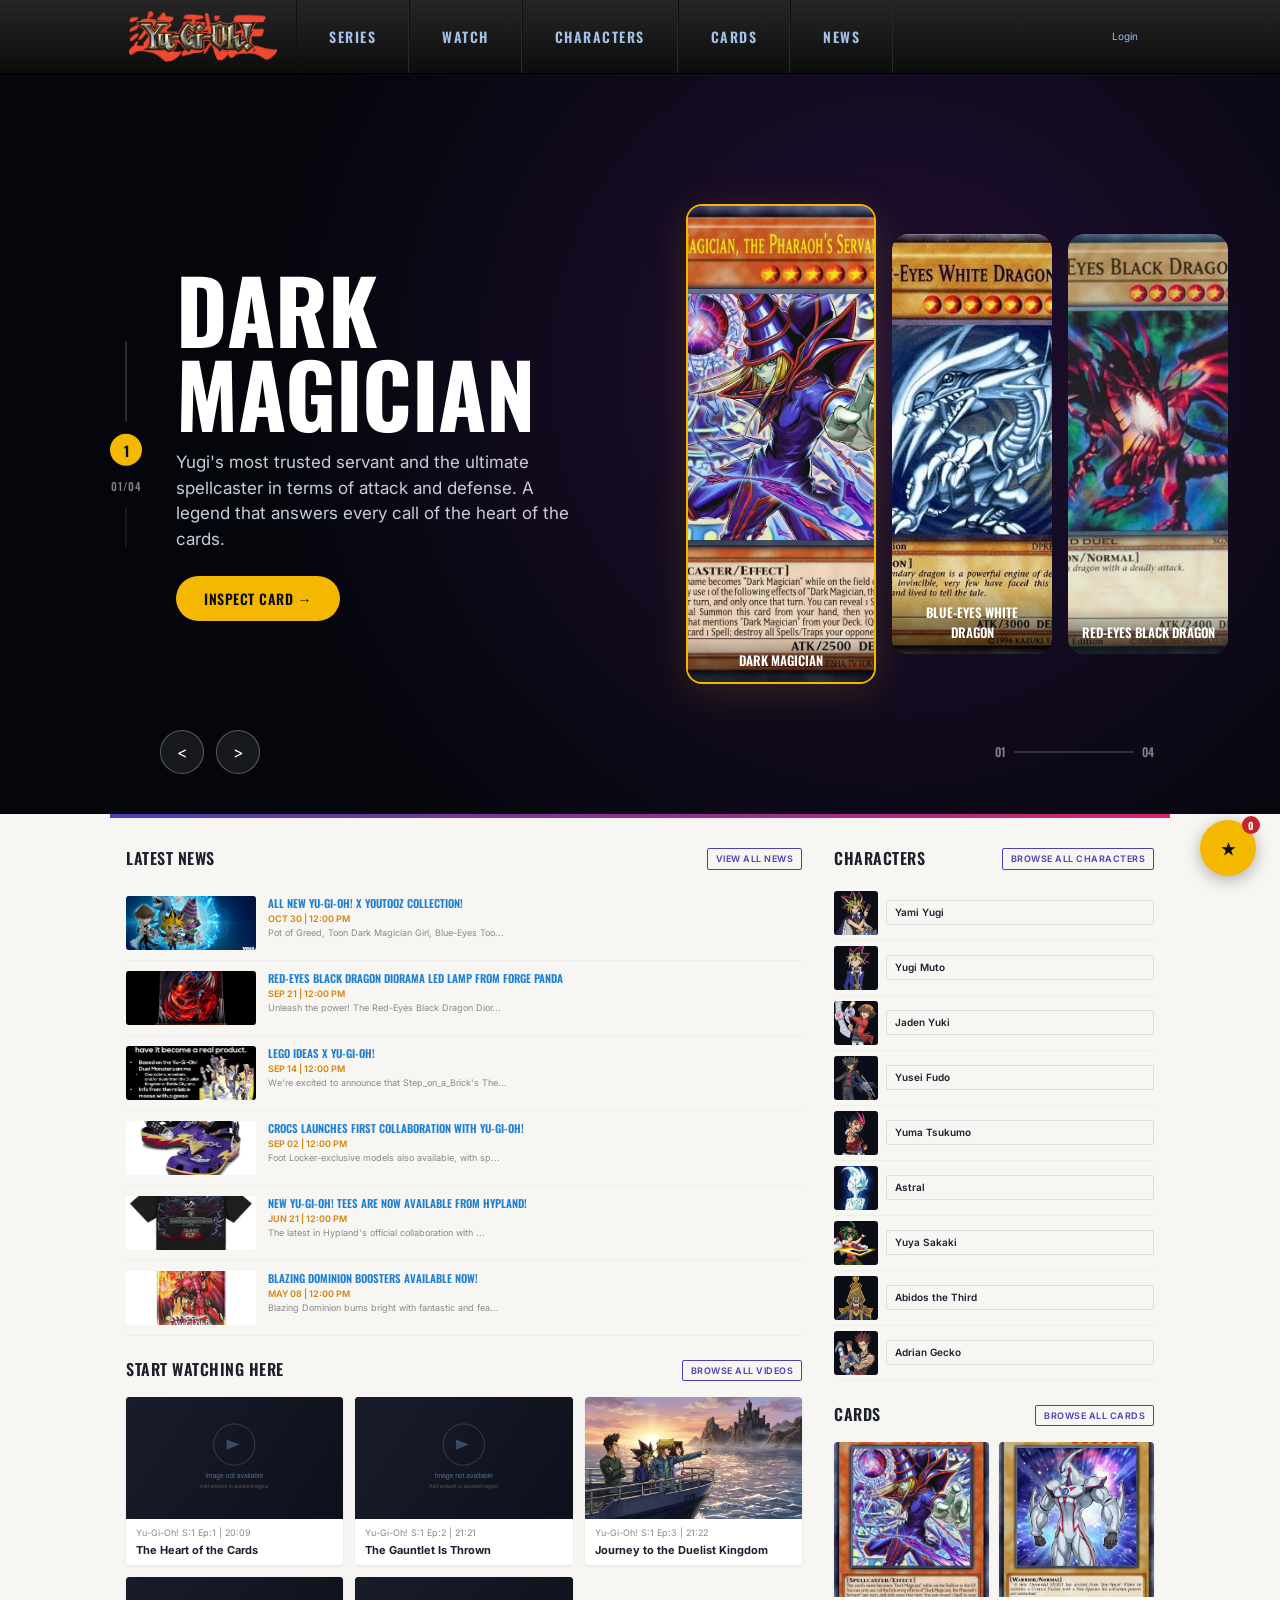
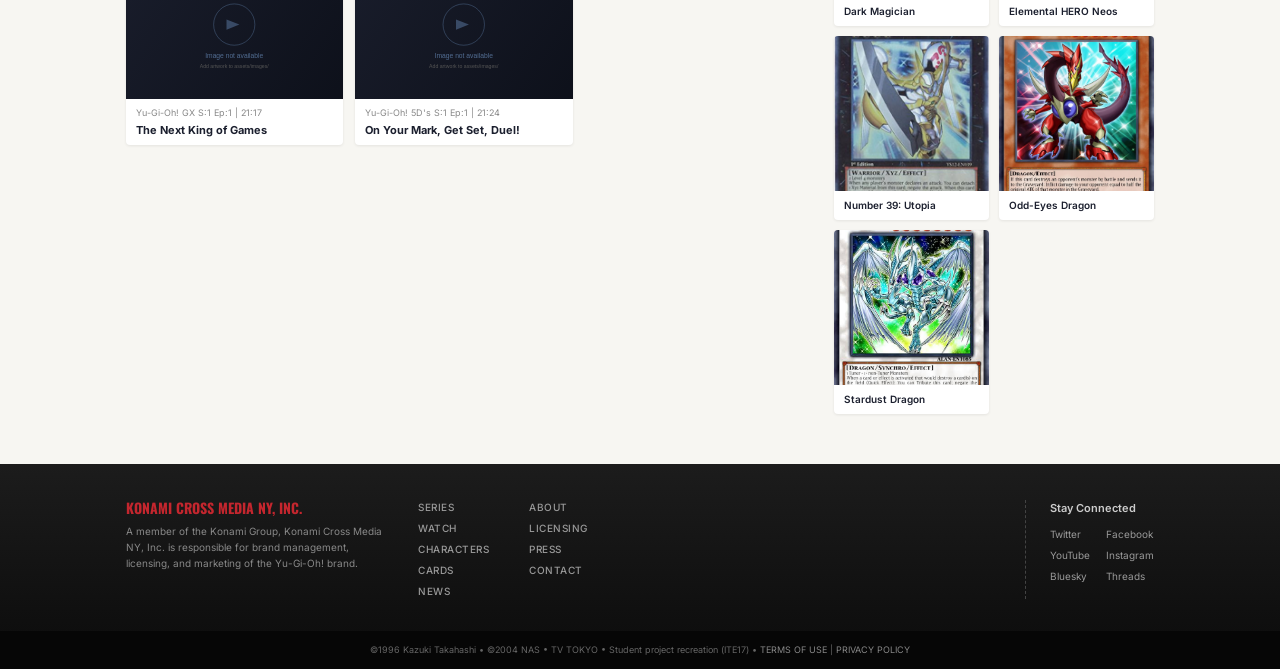
==== commit 49717aca: "Update index.html" ====
--- a/index.html
+++ b/index.html
@@ -19,8 +19,8 @@
     <link
       rel="icon"
       type="image/png"
-      href="assets/images/logo/favicon.png"
-      onerror="this.href = 'assets/images/ui/placeholder.svg'"
+      href="logo/favicon.png"
+      onerror="this.href = 'ui/placeholder.svg'"
     />
     <!-- Bootstrap 5.3.x CDN -->
     <link
@@ -36,7 +36,7 @@
       <div class="ygo-nav-container">
         <a href="index.html" class="ygo-logo" aria-label="Yu-Gi-Oh! Home">
           <img
-            src="assets/images/logo/yugioh-logo.png"
+            src="logo/yugioh-logo.png"
             alt="Yu-Gi-Oh!"
             class="ygo-logo-img"
             onerror="
@@ -116,7 +116,7 @@
             data-slide-target="0"
           >
             <img
-              src="assets/images/cards/dark-magician.jpg"
+              src="cards/dark-magician.jpg"
               alt="Dark Magician"
               width="190"
               height="480"
